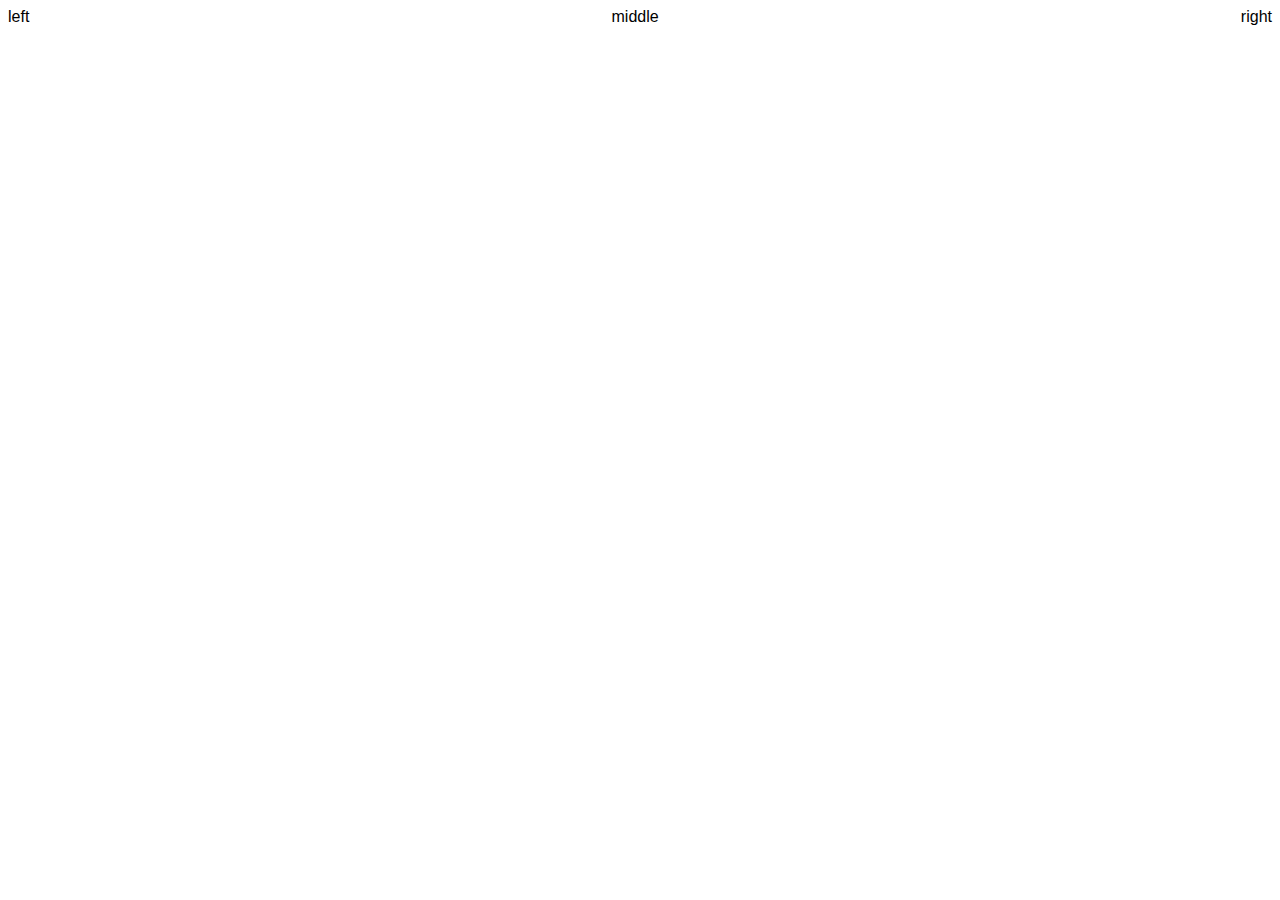
==== index.html @ 4cb19d8f "initial header" ====
<!DOCTYPE html>
<html lang="en">
<head>
  <meta charset="UTF-8">
  <meta name="viewport" content="width=device-width, initial-scale=1.0">

  <link rel="stylesheet" href="styles/general.css">
  <link rel="stylesheet" href="styles/header.css">

  <title>AquaLog: Index / Landing</title>
</head>
<body>
  
  <!-- Header -->
   <div class="header">
    <div class="left-section">left</div>
    <div class="middle-section">middle</div>
    <div class="right-section">right</div>
   </div>


</body>
</html>
---- styles/general.css ----
body{
  font-family: Roboto, Arial;
}
---- styles/header.css ----
.header{
  display: flex;
  justify-content: space-between;
  align-items: center;
}

.left-section{

}

.middle-section{

}

.right-section{

}
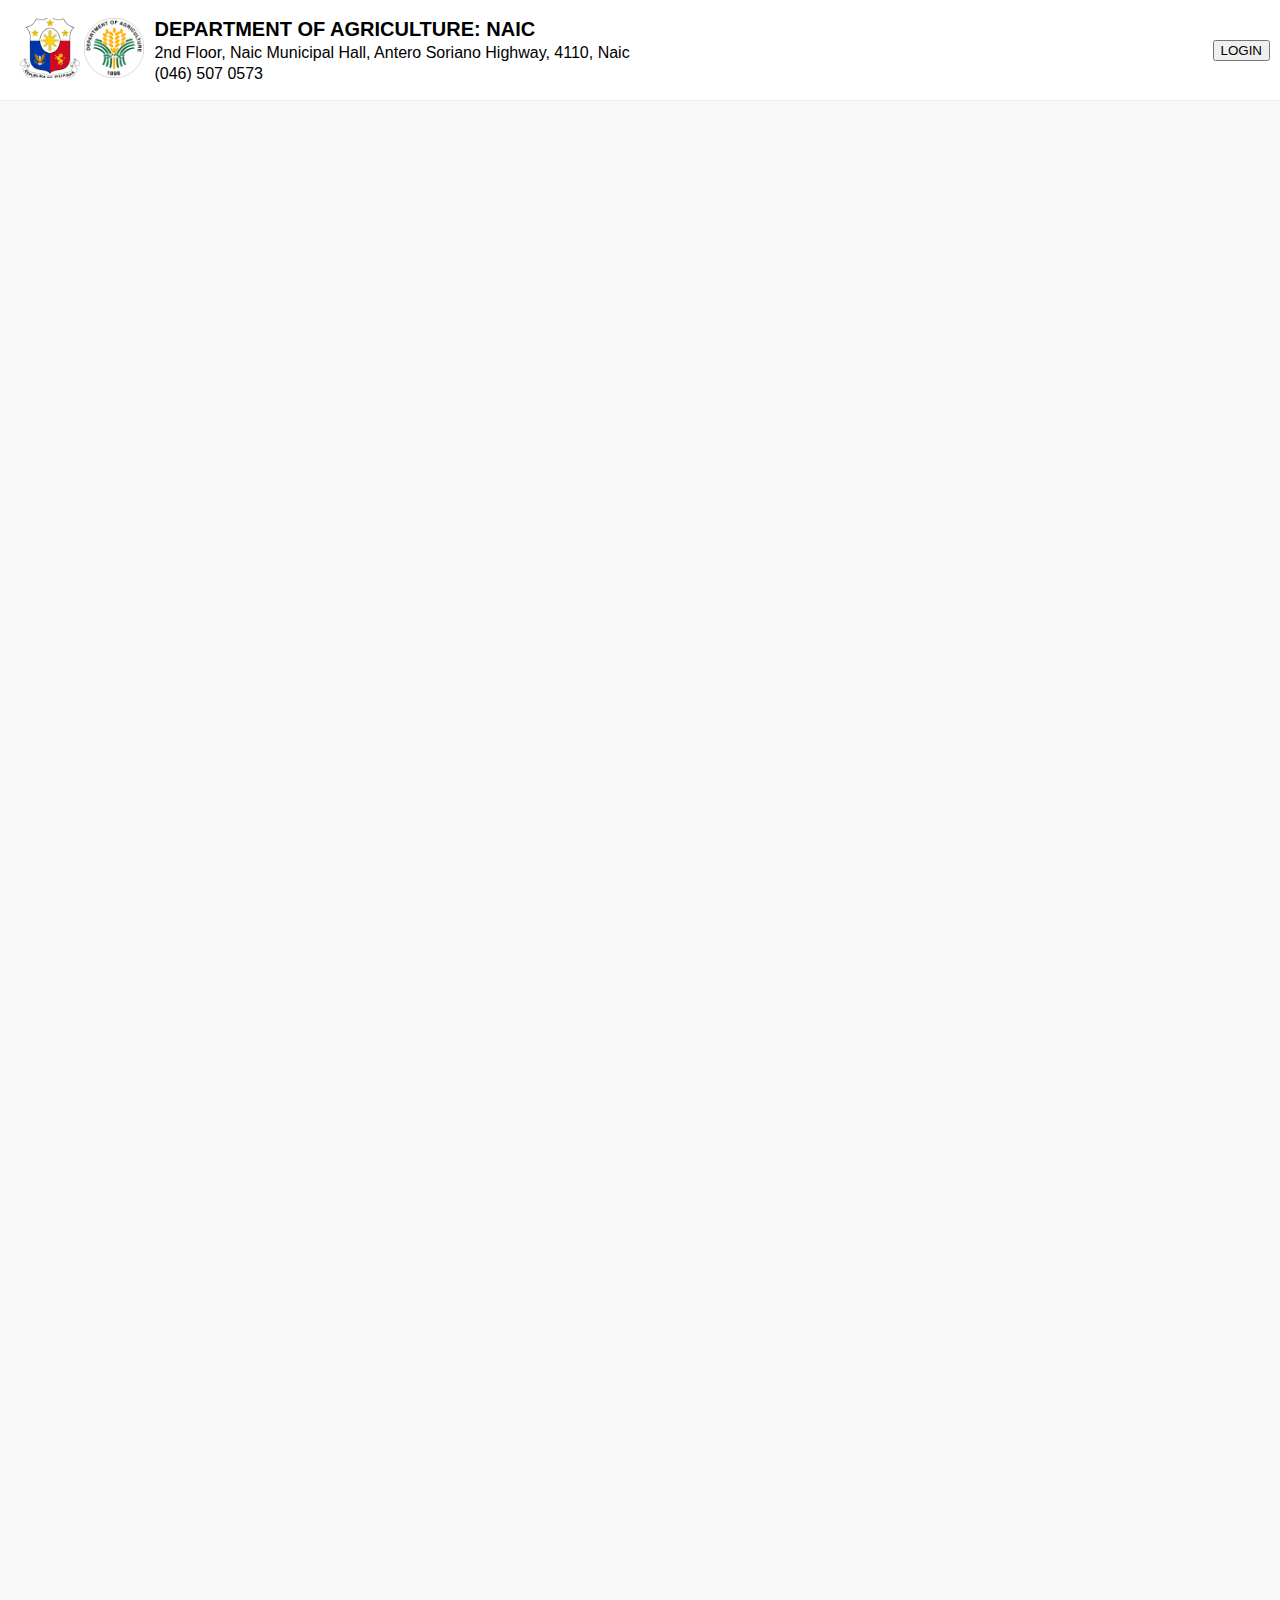
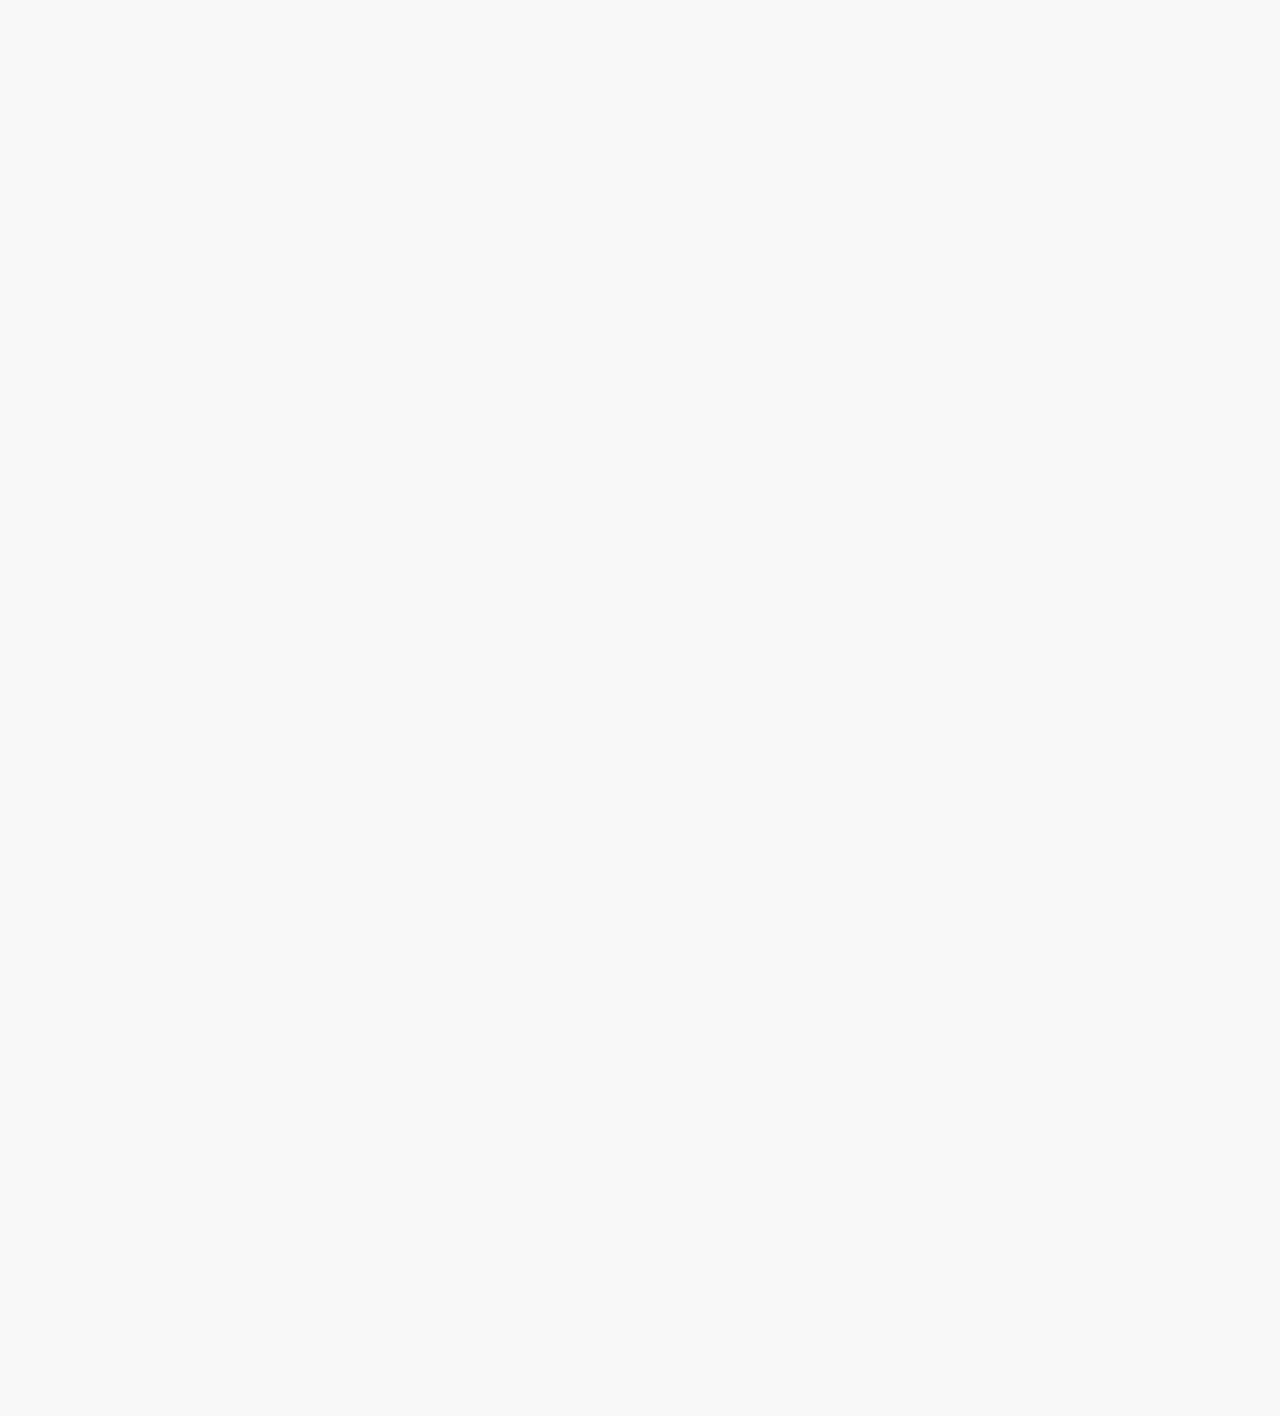
==== commit 27402da2: "header left section" ====
--- a/index.html
+++ b/index.html
@@ -7,16 +7,33 @@
   <link rel="stylesheet" href="styles/general.css">
   <link rel="stylesheet" href="styles/header.css">
 
+  <link rel="icon" href="assets/DA Logo (no-text).png">
+
   <title>AquaLog: Index / Landing</title>
 </head>
 <body>
-  
-  <!-- Header -->
-   <div class="header">
-    <div class="left-section">left</div>
-    <div class="middle-section">middle</div>
-    <div class="right-section">right</div>
-   </div>
+    <div class="header">
+
+    <div class="left-section">
+      <div class="info-block">
+        <div class="image-container">
+          <img class="logo" src="assets/Republic of the Philippines.png">
+          <img class="logo" src="assets/DA Logo.png">
+        </div>
+
+        <div class="info-text-section">
+          <p class="title">DEPARTMENT OF AGRICULTURE: NAIC</p>
+          <p class="address">2nd Floor, Naic Municipal Hall, Antero Soriano Highway, 4110, Naic</p>
+          <p class="contact">(046) 507 0573</p>
+        </div>
+      </div>
+    </div>
+
+    <div class="right-section">
+      <button>LOGIN</button>
+    </div>
+
+  </div>
 
 
 </body>
--- a/styles/general.css
+++ b/styles/general.css
@@ -1,3 +1,5 @@
 body{
   font-family: Roboto, Arial;
+  background-color: rgb(248, 248, 248);
+  height: 3000px;
 }--- a/styles/header.css
+++ b/styles/header.css
@@ -1,17 +1,71 @@
+/* #71cc71 #5BB35F*/
+
+
 .header{
+
+  position: fixed;
+  top: 0px;
+  left: 0px;
+  right: 0px;
+  height: 70px;
+
   display: flex;
   justify-content: space-between;
   align-items: center;
+  background-color: white;
+  border-bottom-width: 1px;
+  border-bottom-style: solid;
+  border-bottom-color: rgb(240, 240, 240);
+  padding: 15px 10px 15px 10px;
 }
 
-.left-section{
+  .left-section{
 
-}
+  }
 
-.middle-section{
+    .info-block{
+      display: flex;
+      justify-content: center;
+      align-items: center;
+      /* background-color: grey; */
+      /* padding: 15px 0px 15px 0px; */
+    }
 
-}
+      .image-container{
+        margin-left: 10px;
+        margin-right: 10px;
+        /* background-color: blue; */
+      }
+        .logo{
+          width: 60px;
+          height: 60px;
+          object-fit: cover; 
+        }
 
-.right-section{
+      .info-text-section{
+        /* background-color: pink; */
+      } 
 
-}+        .title{
+          font-size: 20px;
+          font-weight: bold;
+          margin: 0px 0px 0px 0px;
+        }
+
+        .address{
+          margin: 3px 0px 0px 0px;
+        }
+
+        .contact{
+          margin: 3px 0px 0px 0px;
+        }
+
+
+
+    
+
+
+  .right-section{
+
+  }
+
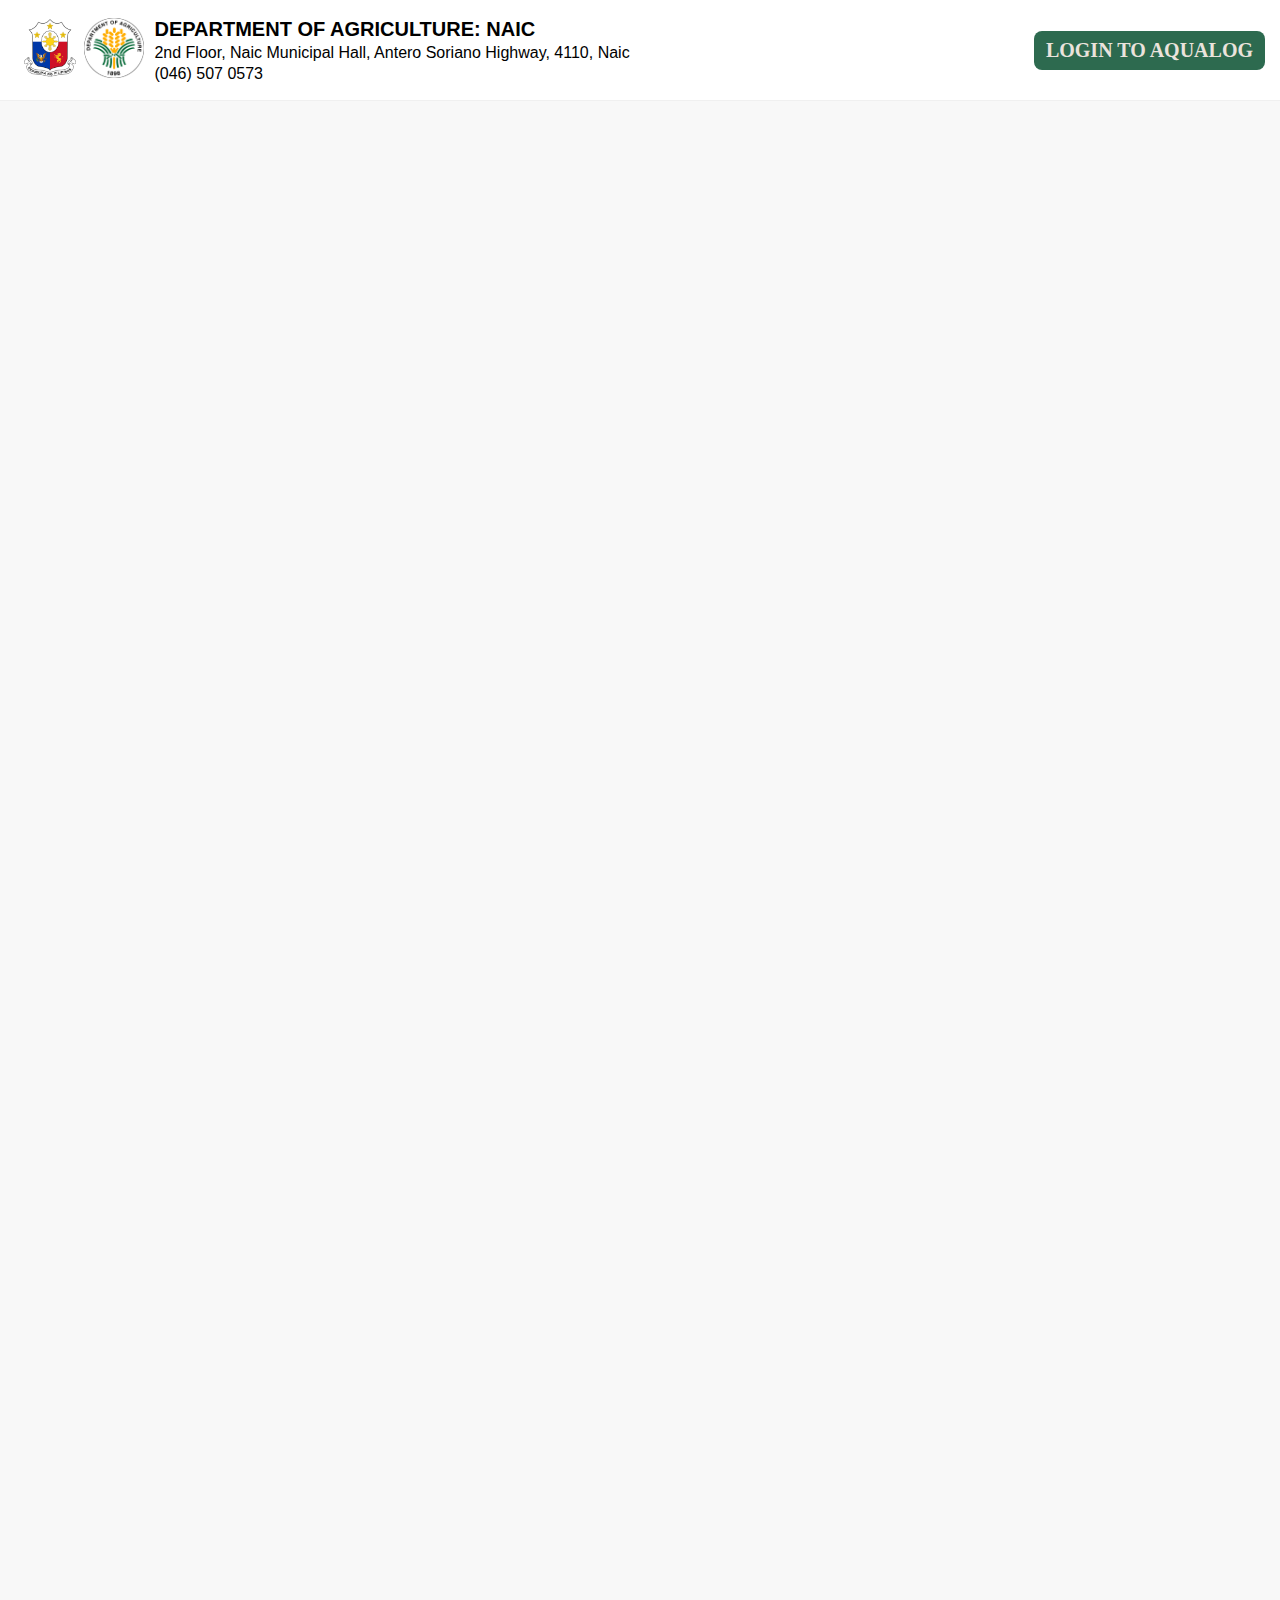
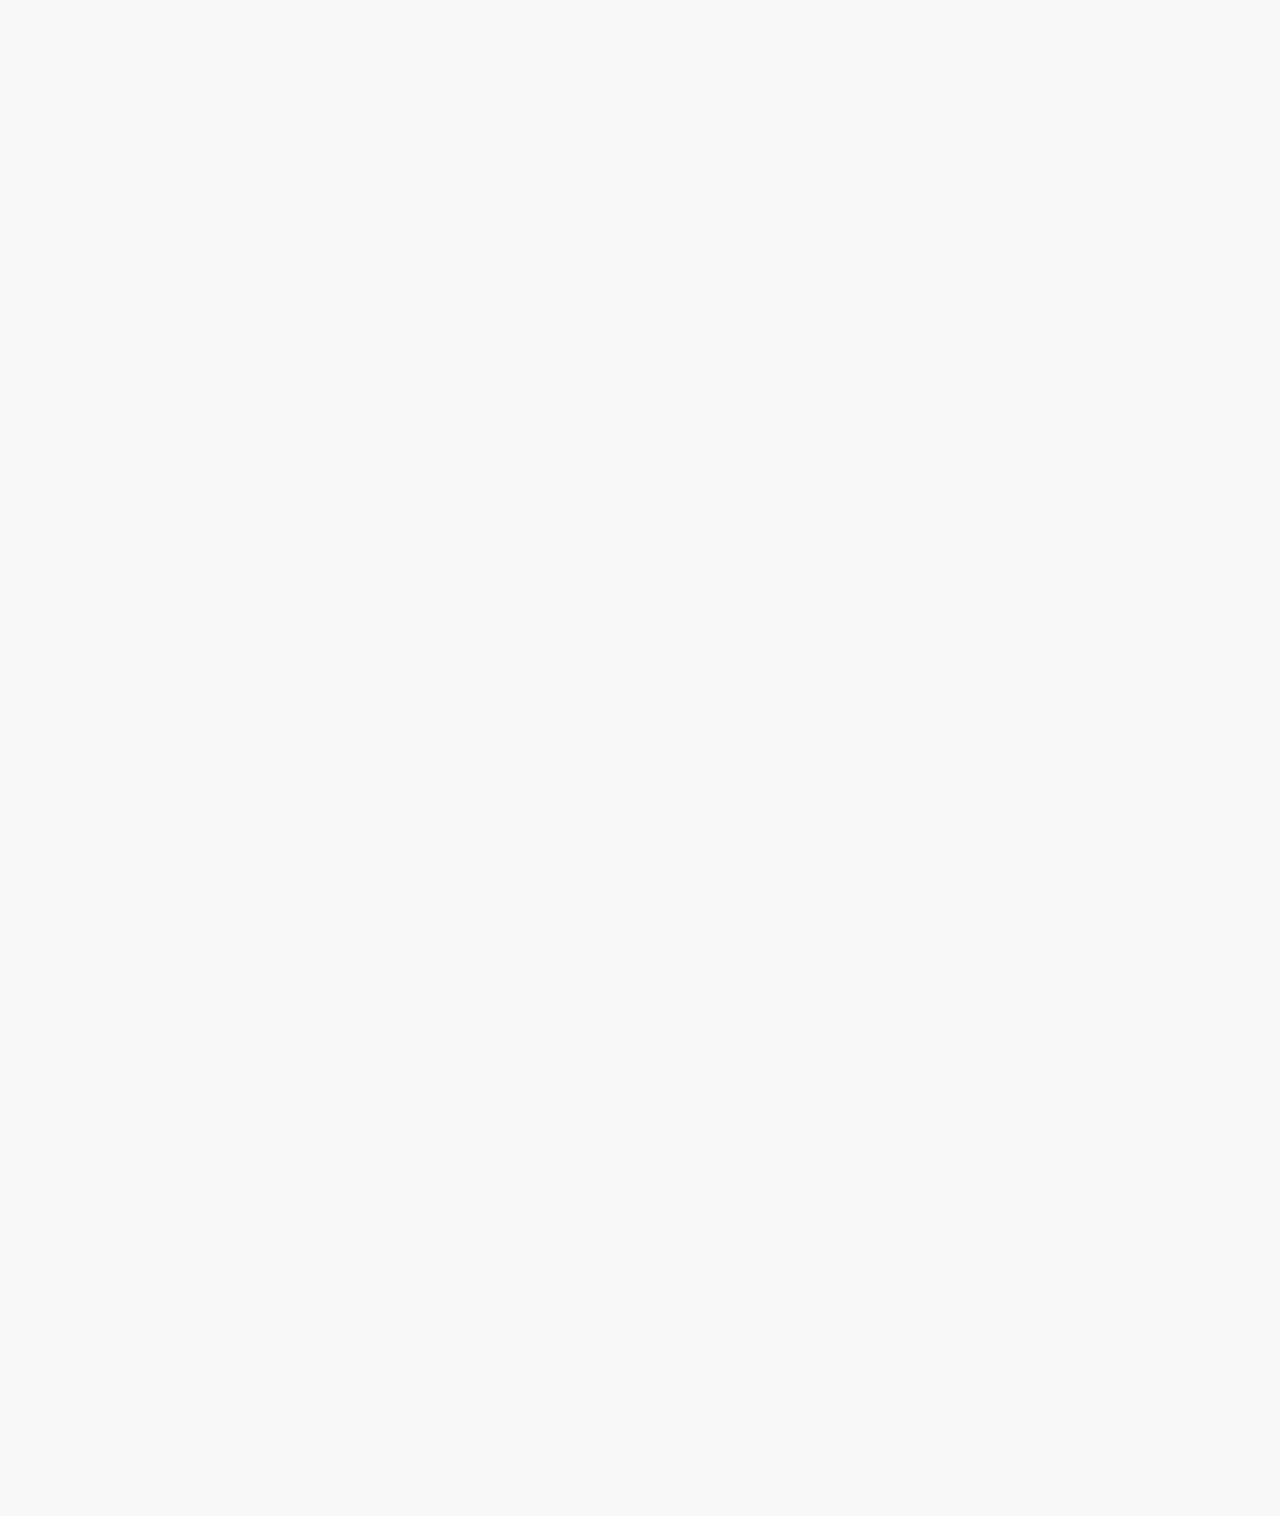
==== commit 79a2cf1c: "button added" ====
--- a/index.html
+++ b/index.html
@@ -6,35 +6,36 @@
 
   <link rel="stylesheet" href="styles/general.css">
   <link rel="stylesheet" href="styles/header.css">
+  <link rel="stylesheet" href="styles/content.css">
 
-  <link rel="icon" href="assets/DA Logo (no-text).png">
+  <link rel="icon" href="assets/DA Logo (no-text).svg">
 
   <title>AquaLog: Index / Landing</title>
 </head>
 <body>
     <div class="header">
 
-    <div class="left-section">
-      <div class="info-block">
-        <div class="image-container">
-          <img class="logo" src="assets/Republic of the Philippines.png">
-          <img class="logo" src="assets/DA Logo.png">
-        </div>
+      <div class="left-section">
+        <div class="info-block">
+          <div class="image-container">
+            <img class="logo" src="assets/Republic of the Philippines.svg">
+            <img class="logo" src="assets/DA Logo.svg">
+          </div>
 
-        <div class="info-text-section">
-          <p class="title">DEPARTMENT OF AGRICULTURE: NAIC</p>
-          <p class="address">2nd Floor, Naic Municipal Hall, Antero Soriano Highway, 4110, Naic</p>
-          <p class="contact">(046) 507 0573</p>
+          <div class="info-text-section">
+            <p class="title">DEPARTMENT OF AGRICULTURE: NAIC</p>
+            <p class="address">2nd Floor, Naic Municipal Hall, Antero Soriano Highway, 4110, Naic</p>
+            <p class="contact">(046) 507 0573</p>
+          </div>
         </div>
       </div>
-    </div>
 
-    <div class="right-section">
-      <button>LOGIN</button>
-    </div>
-
+      <div class="right-section">
+        <a href="#">
+          <button class="login-header">LOGIN TO AQUALOG</button>
+        </a>
+      </div>
   </div>
-
 
 </body>
 </html>--- a/styles/general.css
+++ b/styles/general.css
@@ -2,4 +2,5 @@
   font-family: Roboto, Arial;
   background-color: rgb(248, 248, 248);
   height: 3000px;
+  padding-top: 100px;
 }--- a/styles/header.css
+++ b/styles/header.css
@@ -2,7 +2,6 @@
 
 
 .header{
-
   position: fixed;
   top: 0px;
   left: 0px;
@@ -16,56 +15,63 @@
   border-bottom-width: 1px;
   border-bottom-style: solid;
   border-bottom-color: rgb(240, 240, 240);
-  padding: 15px 10px 15px 10px;
+  padding: 15px 15px 15px 10px;
 }
 
-  .left-section{
+.left-section{
 
-  }
+}
 
-    .info-block{
-      display: flex;
-      justify-content: center;
-      align-items: center;
-      /* background-color: grey; */
-      /* padding: 15px 0px 15px 0px; */
-    }
+.info-block{
+  display: flex;
+  justify-content: center;
+  align-items: center;
+  /* background-color: grey; */
+  /* padding: 15px 0px 15px 0px; */
+}
 
-      .image-container{
-        margin-left: 10px;
-        margin-right: 10px;
-        /* background-color: blue; */
-      }
-        .logo{
-          width: 60px;
-          height: 60px;
-          object-fit: cover; 
-        }
+.image-container{
+  margin-left: 10px;
+  margin-right: 10px;
+  /* background-color: blue; */
+}
 
-      .info-text-section{
-        /* background-color: pink; */
-      } 
+.logo{
+  width: 60px;
+  height: 60px;
+  object-fit: cover; 
+}
 
-        .title{
-          font-size: 20px;
-          font-weight: bold;
-          margin: 0px 0px 0px 0px;
-        }
+.info-text-section{
+  /* background-color: pink; */
+} 
 
-        .address{
-          margin: 3px 0px 0px 0px;
-        }
+.title{
+  font-size: 20px;
+  font-weight: bold;
+  margin: 0px 0px 0px 0px;
+}
 
-        .contact{
-          margin: 3px 0px 0px 0px;
-        }
+.address{
+  margin: 3px 0px 0px 0px;
+}
 
+.contact{
+  margin: 3px 0px 0px 0px;
+}
 
+.right-section{
 
-    
+}
 
-
-  .right-section{
-
-  }
-
+.login-header{ 
+  font-family: roboto;
+  font-size: 20px;
+  font-weight: 600;
+  background-color:#2d6a4f;
+  color: #EBE3DC;
+  border: none;
+  padding: 8px 12px 8px 12px;
+  border-radius: 8px;
+  cursor: pointer;
+}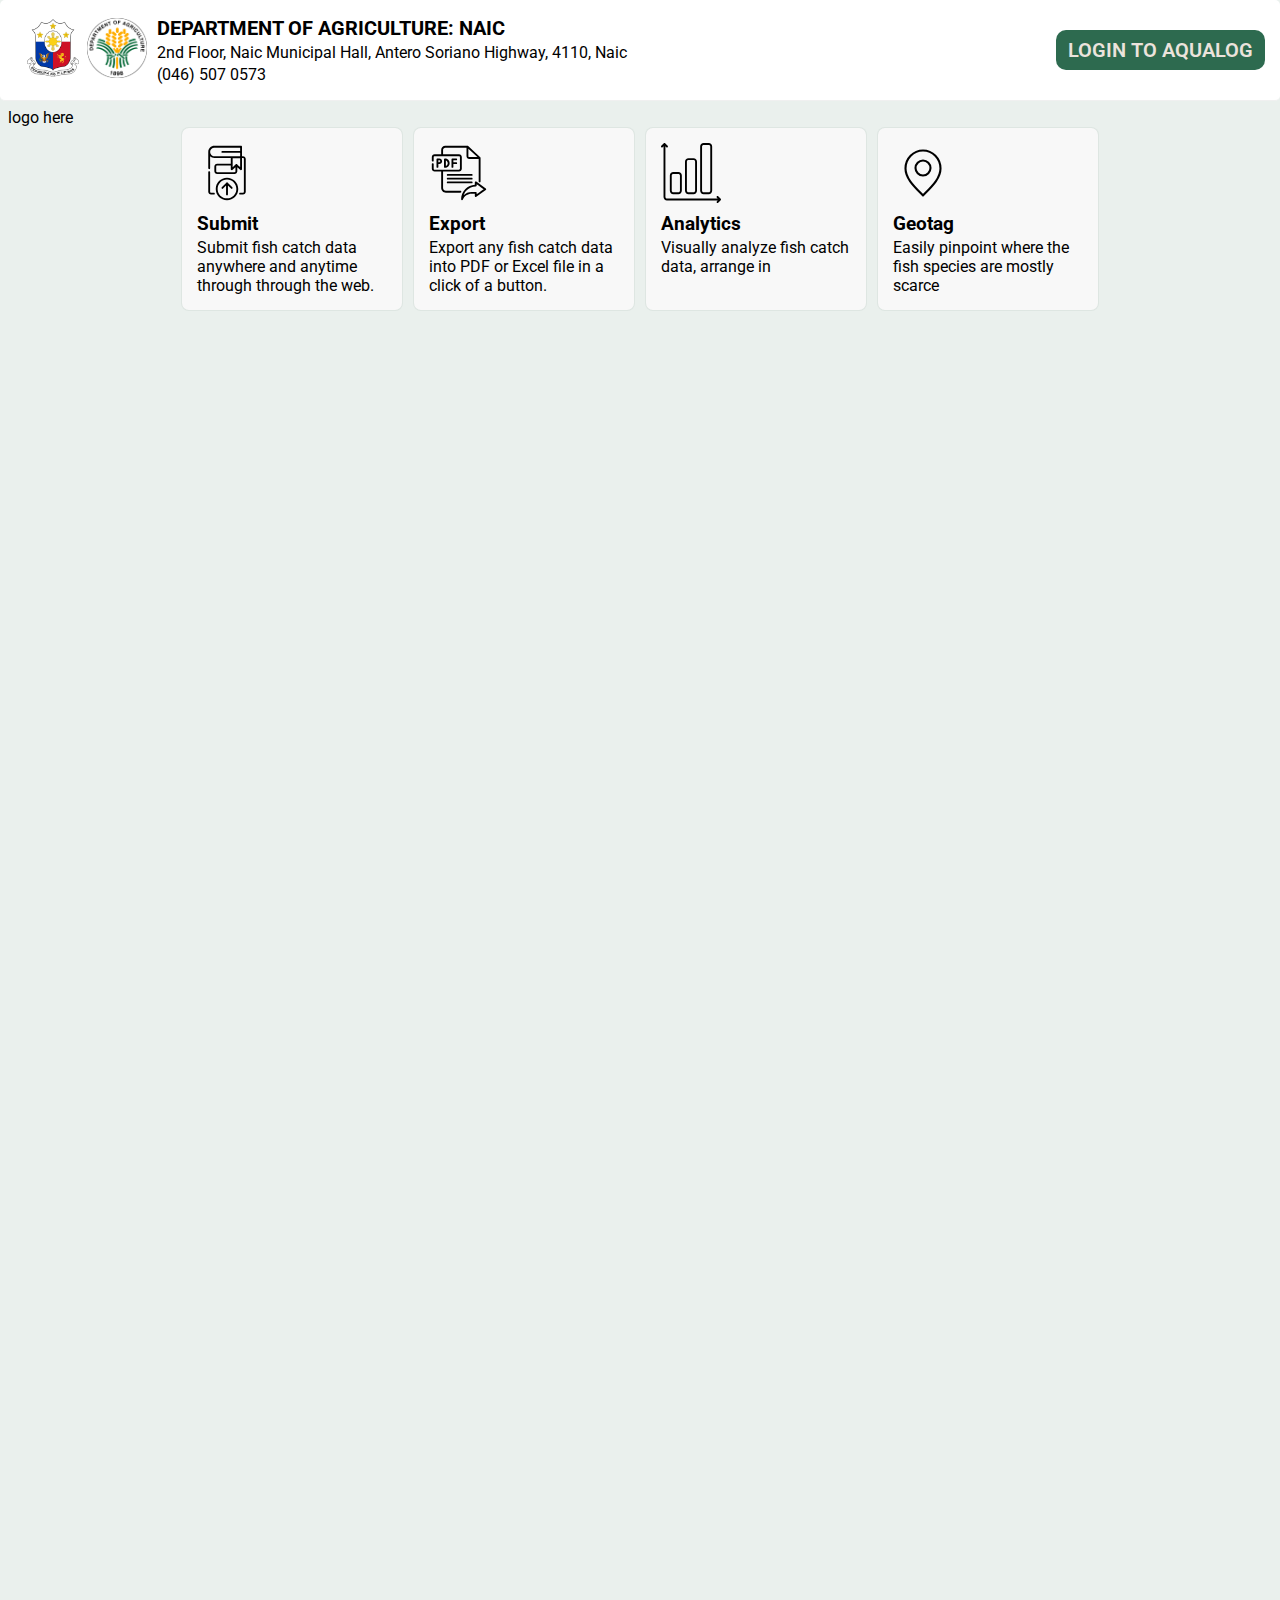
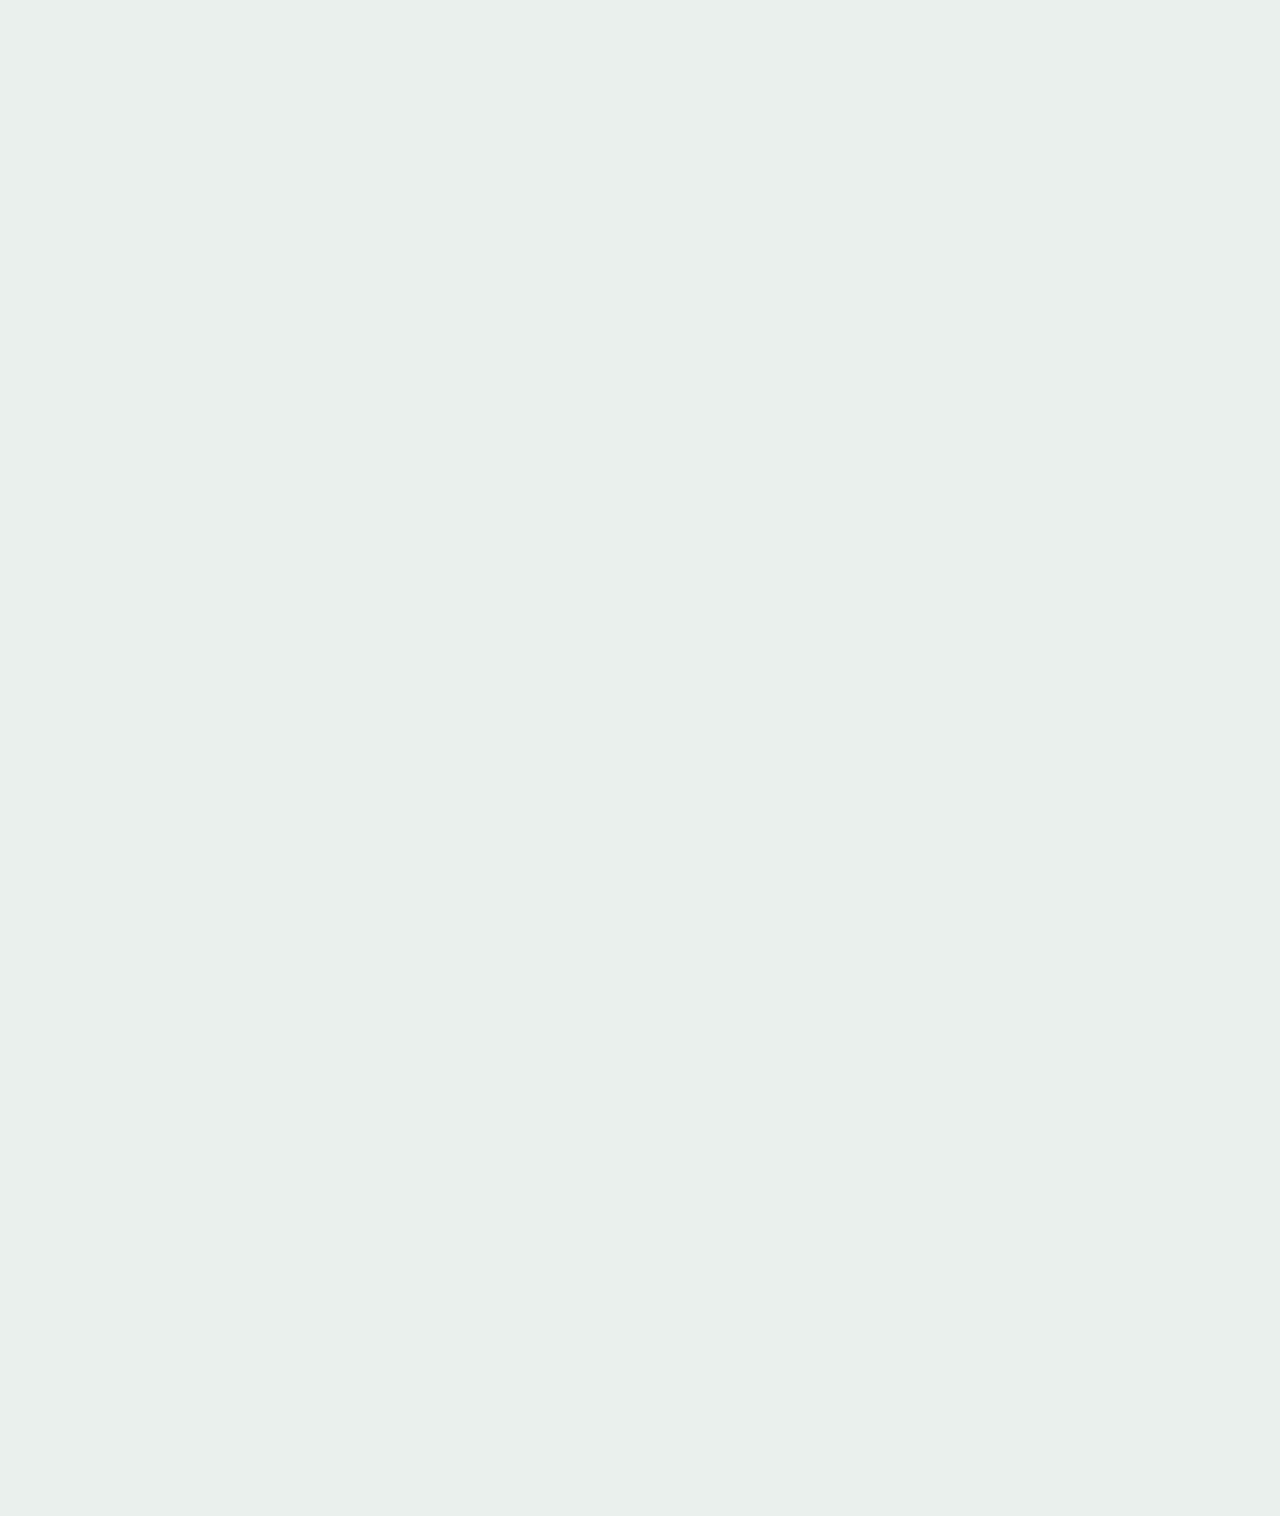
==== commit 558c476e: "content added and swapped out to svg" ====
--- a/index.html
+++ b/index.html
@@ -8,7 +8,7 @@
   <link rel="stylesheet" href="styles/header.css">
   <link rel="stylesheet" href="styles/content.css">
 
-  <link rel="icon" href="assets/DA Logo (no-text).svg">
+  <link rel="icon" href="assets/logos/DA Logo (no-text).svg">
 
   <title>AquaLog: Index / Landing</title>
 </head>
@@ -18,8 +18,8 @@
       <div class="left-section">
         <div class="info-block">
           <div class="image-container">
-            <img class="logo" src="assets/Republic of the Philippines.svg">
-            <img class="logo" src="assets/DA Logo.svg">
+            <img class="logo" src="assets/logos/Republic of the Philippines.svg">
+            <img class="logo" src="assets/logos/DA Logo.svg">
           </div>
 
           <div class="info-text-section">
@@ -32,10 +32,52 @@
 
       <div class="right-section">
         <a href="#">
-          <button class="login-header">LOGIN TO AQUALOG</button>
+          <button class="login-button-header">LOGIN TO AQUALOG</button>
         </a>
       </div>
   </div>
 
+  <section>logo here</section>
+
+
+  
+  <section class="feature-block">
+    <div class="feature-container">
+      <div class="feature-icon-container">
+        <img class="feature-icon" src="assets/feature-icons/submit.svg">
+      </div>
+
+      <div class="feature-title">Submit</div>
+      <div class="feature-description">Submit fish catch data anywhere and anytime through  through the web.</div>
+    </div>
+
+    <div class="feature-container">
+      <div class="feature-icon-container">
+        <img class="feature-icon" src="assets/feature-icons/export.svg">
+      </div>
+
+      <div class="feature-title">Export</div>
+      <div class="feature-description">Export any fish catch data into PDF or Excel file in a click of a button.</div>
+    </div>
+
+    <div class="feature-container">
+      <div class="feature-icon-container">
+        <img class="feature-icon" src="assets/feature-icons/analytics.svg">
+      </div>
+
+      <div class="feature-title">Analytics</div>
+      <div class="feature-description">Visually analyze fish catch data, arrange in </div>
+    </div>
+
+    <div class="feature-container">
+      <div class="feature-icon-container">
+        <img class="feature-icon" src="assets/feature-icons/geotag.svg">
+      </div>
+
+      <div class="feature-title">Geotag</div>
+      <div class="feature-description">Easily pinpoint where the fish species are mostly scarce</div>
+    </div>
+  </section>
+<!-- <img src="assets/feature-reference.png"> -->
 </body>
 </html>--- a/styles/general.css
+++ b/styles/general.css
@@ -1,6 +1,8 @@
+@import url('https://fonts.googleapis.com/css2?family=Montserrat:ital,wght@0,100..900;1,100..900&family=Roboto:ital,wght@0,100;0,300;0,400;0,500;0,700;0,900;1,100;1,300;1,400;1,500;1,700;1,900&family=Source+Code+Pro:ital@0;1&display=swap');
+
 body{
   font-family: Roboto, Arial;
-  background-color: rgb(248, 248, 248);
+  background-color: rgba(45, 106, 79, 0.1);
   height: 3000px;
   padding-top: 100px;
 }--- a/styles/header.css
+++ b/styles/header.css
@@ -16,18 +16,19 @@
   border-bottom-style: solid;
   border-bottom-color: rgb(240, 240, 240);
   padding: 15px 15px 15px 10px;
+  border-radius: 5px;
 }
 
 .left-section{
-
+  min-width: 620px;
+  
 }
 
 .info-block{
   display: flex;
   justify-content: center;
   align-items: center;
-  /* background-color: grey; */
-  /* padding: 15px 0px 15px 0px; */
+  
 }
 
 .image-container{
@@ -64,14 +65,19 @@
 
 }
 
-.login-header{ 
-  font-family: roboto;
+.login-button-header{ 
+  font-family: Roboto, Arial;
   font-size: 20px;
   font-weight: 600;
   background-color:#2d6a4f;
-  color: #EBE3DC;
+  color: rgb(235, 227, 220);
   border: none;
   padding: 8px 12px 8px 12px;
-  border-radius: 8px;
+  border-radius: 10px;
   cursor: pointer;
+}
+
+.login-button-header:hover{
+box-shadow: 0 8px 16px rgba(0, 0, 0, 0.1); /* Deep, layered shadows */
+
 }--- a/styles/content.css
+++ b/styles/content.css
@@ -0,0 +1,72 @@
+.aqualog-block{
+  display: flex;
+  flex-direction: column;
+  justify-content: center;
+  align-items: center;
+  /* background-color: black; */
+}
+
+.aqualog-logo{
+  /* width: ; */
+  height: 250px;
+}
+
+.aqualog-title{
+  font-family: Montserrat, Arial;
+  font-weight: 700;
+  font-size: 24px;
+  letter-spacing: 0.5px;
+  color: #2d6a4f; 
+
+  margin-top: -1px;
+}
+
+
+
+
+.feature-block{
+  display: flex;
+  justify-content: center;
+  /* align-items: center; */
+  column-gap: 10px;
+  row-gap: 10px;
+  /* border: 1px black solid; */
+  flex-wrap: wrap;
+}
+
+.feature-container{
+  display: flex;
+  flex-wrap: wrap;
+  width: 200px;
+  flex-direction: column;
+  /* border: 1px orange solid;  */
+  padding: 15px 5px 15px 15px;
+  background-color: rgb(248, 248, 248);
+  border-radius: 8px;
+  border: 1px  rgba(45, 106, 79, 0.13) solid;
+}
+
+.feature-icon-container{
+  margin-bottom: 5px;
+  /* align-items: flex-start; */
+  justify-content: center ;
+  
+}
+
+.feature-icon{
+  width: 60px;
+  height: 60px;
+  object-fit: cover;
+}
+
+.feature-title{
+  font-family: ;
+  font-weight: bold;
+  font-size: 19px;
+  margin-bottom: 3px;
+  color: ; 
+}
+
+.feature-description{
+  font-size: 16px;
+}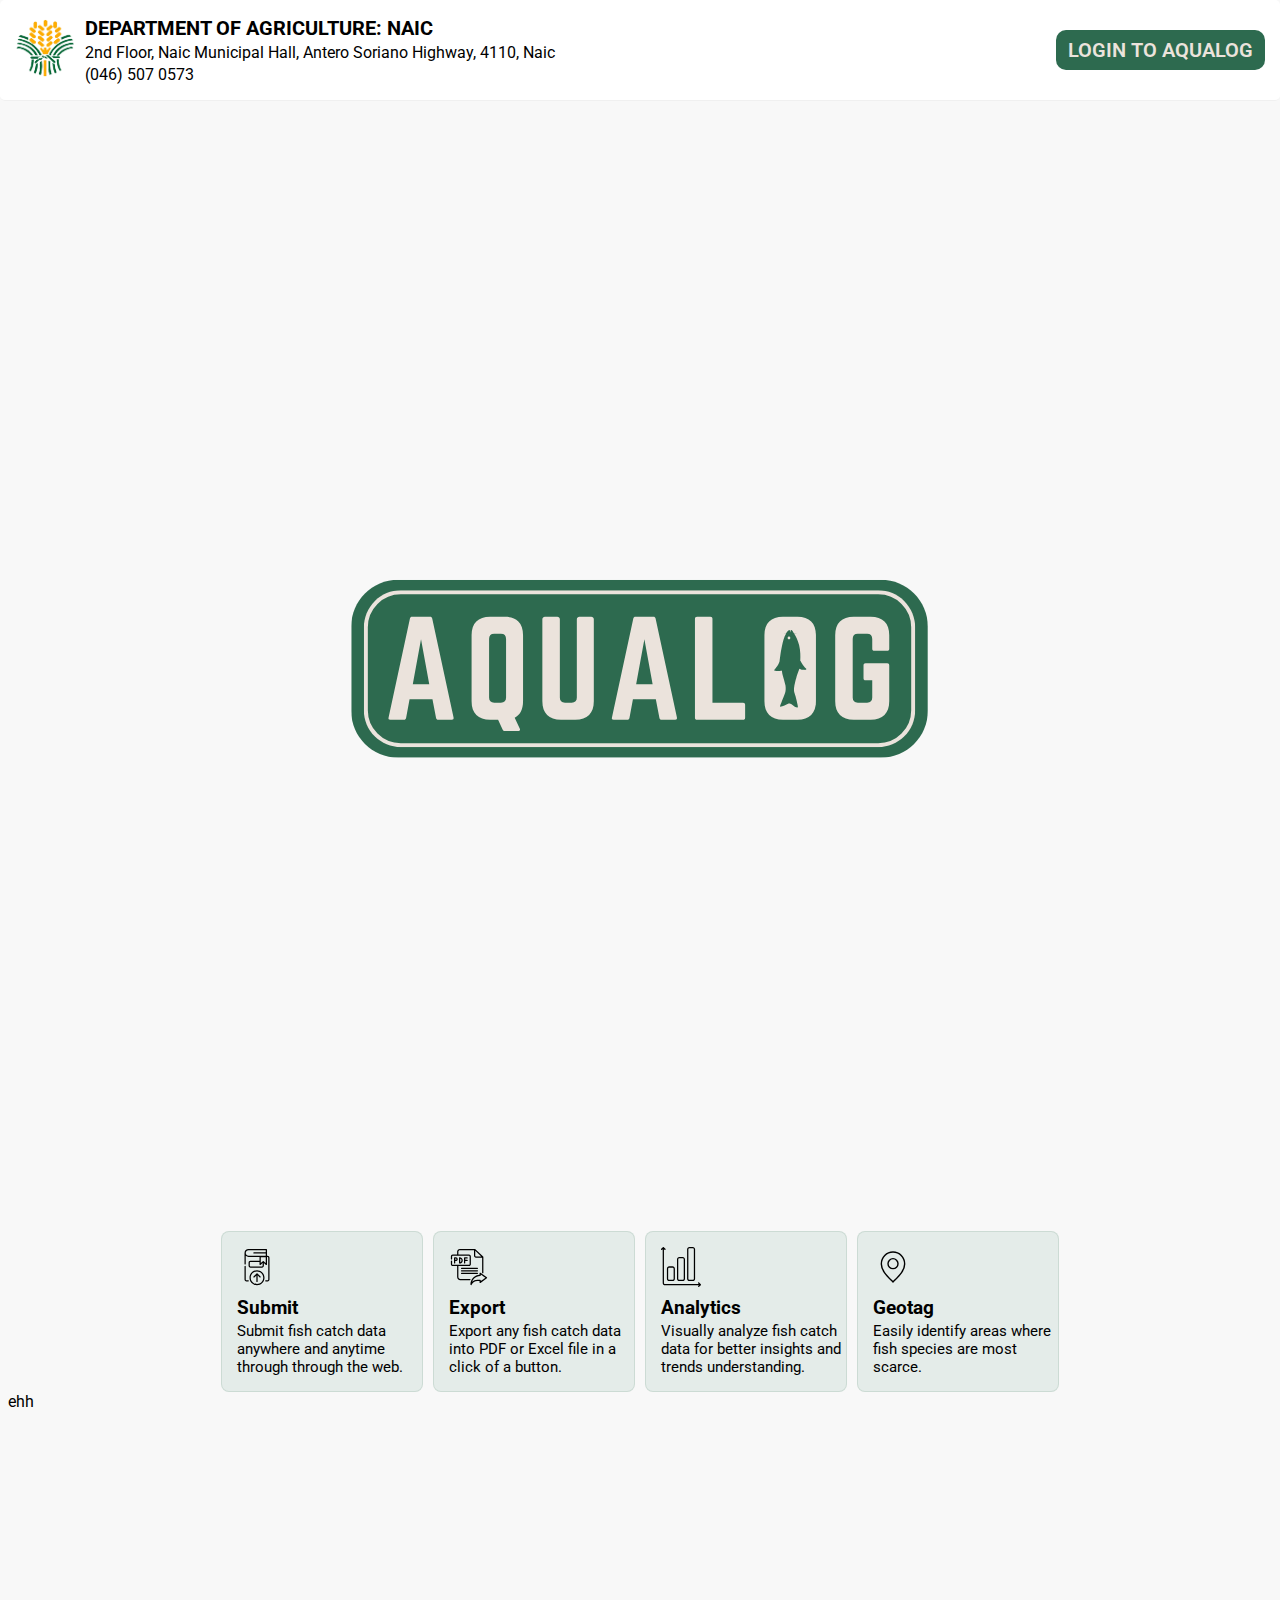
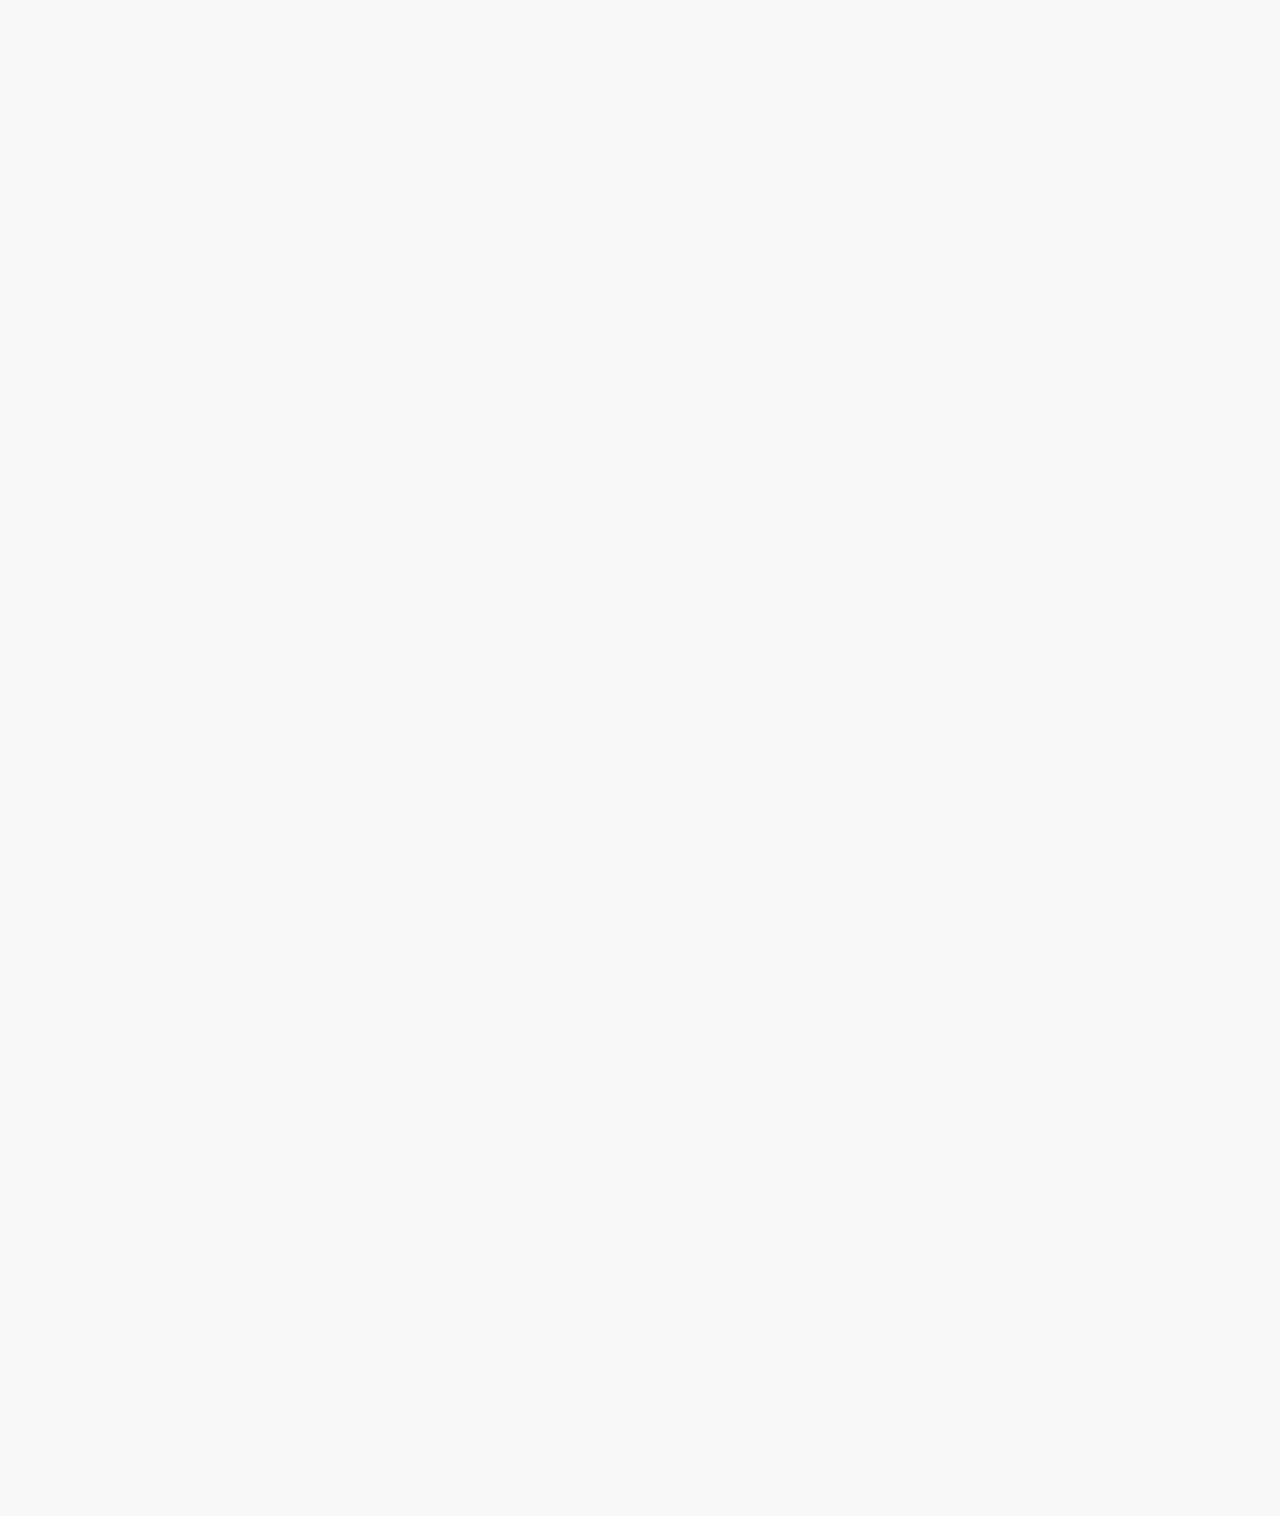
==== commit 76f44c8a: "mobile update" ====
--- a/index.html
+++ b/index.html
@@ -10,22 +10,22 @@
 
   <link rel="icon" href="assets/logos/DA Logo (no-text).svg">
 
-  <title>AquaLog: Index / Landing</title>
+  <title>DA Naic - AquaLog</title>
 </head>
 <body>
-    <div class="header">
+    <div class="header-pc">
 
       <div class="left-section">
-        <div class="info-block">
+        <div class="da-info-block">
+          
           <div class="image-container">
-            <img class="logo" src="assets/logos/Republic of the Philippines.svg">
-            <img class="logo" src="assets/logos/DA Logo.svg">
+            <img class="logo" src="assets/logos/DA Logo (no-text).svg">         
           </div>
 
-          <div class="info-text-section">
-            <p class="title">DEPARTMENT OF AGRICULTURE: NAIC</p>
-            <p class="address">2nd Floor, Naic Municipal Hall, Antero Soriano Highway, 4110, Naic</p>
-            <p class="contact">(046) 507 0573</p>
+          <div class="text-container">
+            <div class="title">DEPARTMENT OF AGRICULTURE: NAIC</div>
+            <div class="address">2nd Floor, Naic Municipal Hall, Antero Soriano Highway, 4110, Naic</div>
+            <div class="contact">(046) 507 0573</div>
           </div>
         </div>
       </div>
@@ -37,18 +37,36 @@
       </div>
   </div>
 
-  <section>logo here</section>
+
+  <div class="header-mobile">
+    <div class="image-container">
+      <img class="logo" src="assets/logos/DA Logo (no-text).svg">
+    </div>
+
+    <div class="text-container">
+      <div class="title">DEPARTMENT OF AGRICULTURE: NAIC</div>
+      <div class="address">2nd Floor, Naic Municipal Hall, Antero Soriano Highway, 4110, Naic</div>
+    </div>
+  </div>
 
 
+
+  <section class="aqualog-block">
+    <div></div>
+    <img src="assets/logos/AquaLog Logo.svg"> 
+  </section>
   
+<!-- Feature -->
   <section class="feature-block">
     <div class="feature-container">
       <div class="feature-icon-container">
         <img class="feature-icon" src="assets/feature-icons/submit.svg">
       </div>
 
-      <div class="feature-title">Submit</div>
-      <div class="feature-description">Submit fish catch data anywhere and anytime through  through the web.</div>
+      <div class="feature-text-section">
+        <div class="feature-title">Submit</div>
+        <div class="feature-description">Submit fish catch data anywhere and anytime through  through the web.</div>
+      </div>
     </div>
 
     <div class="feature-container">
@@ -56,8 +74,10 @@
         <img class="feature-icon" src="assets/feature-icons/export.svg">
       </div>
 
-      <div class="feature-title">Export</div>
-      <div class="feature-description">Export any fish catch data into PDF or Excel file in a click of a button.</div>
+      <div class="feature-text-section">
+        <div class="feature-title">Export</div>
+        <div class="feature-description">Export any fish catch data into PDF or Excel file in a click of a button.</div>
+      </div>
     </div>
 
     <div class="feature-container">
@@ -65,8 +85,10 @@
         <img class="feature-icon" src="assets/feature-icons/analytics.svg">
       </div>
 
-      <div class="feature-title">Analytics</div>
-      <div class="feature-description">Visually analyze fish catch data, arrange in </div>
+      <div class="feature-text-section">
+        <div class="feature-title">Analytics</div>
+        <div class="feature-description">Visually analyze fish catch data for better insights and trends understanding. </div>
+      </div>
     </div>
 
     <div class="feature-container">
@@ -74,10 +96,16 @@
         <img class="feature-icon" src="assets/feature-icons/geotag.svg">
       </div>
 
-      <div class="feature-title">Geotag</div>
-      <div class="feature-description">Easily pinpoint where the fish species are mostly scarce</div>
+      <div class="feature-text-section">
+        <div class="feature-title">Geotag</div>
+        <div class="feature-description">Easily identify areas where fish species are most scarce.</div>
+      </div>
     </div>
   </section>
 <!-- <img src="assets/feature-reference.png"> -->
+
+<footer>
+  <a><img>ehh</a>
+</footer>
 </body>
 </html>--- a/styles/general.css
+++ b/styles/general.css
@@ -2,7 +2,11 @@
 
 body{
   font-family: Roboto, Arial;
-  background-color: rgba(45, 106, 79, 0.1);
+  background-color: rgb(248, 248, 248);
+
+  /* background-color:#5fac89; */
   height: 3000px;
   padding-top: 100px;
-}+}
+
+
--- a/styles/header.css
+++ b/styles/header.css
@@ -1,83 +1,134 @@
-/* #71cc71 #5BB35F*/
+@media (max-width:430px) { 
+  .header-pc{
+    display: none;
+  }
 
+  .header-mobile{
+    position: fixed;
+    top: 0px;
+    left: 0px;
+    right: 0px;
+    width: 100%; 
+    height: 50px;
 
-.header{
-  position: fixed;
-  top: 0px;
-  left: 0px;
-  right: 0px;
-  height: 70px;
+    background-color:white;
+    padding: 10px 8px 10px 8px;
+    border-bottom: 1px black solid;
+    
+    display: flex;
+    justify-content: center;
+    align-items: center;  
+  }
 
-  display: flex;
-  justify-content: space-between;
-  align-items: center;
-  background-color: white;
-  border-bottom-width: 1px;
-  border-bottom-style: solid;
-  border-bottom-color: rgb(240, 240, 240);
-  padding: 15px 15px 15px 10px;
-  border-radius: 5px;
-}
+  .image-container{
+    margin-right: 7px;
+  }
 
-.left-section{
-  min-width: 620px;
+  .image-container .logo{
+    width: 50px;
+    height: 50px;
+    object-fit: cover;
+  }
+
+  .header-mobile .text-container{ 
+    flex: 1;
+    justify-content: ;
+  }
+
+  .header-mobile .title{
+    font-size: 16px;
+    font-weight: bold; 
+    margin-bottom: 3px;
+  }
+
+  .header-mobile .address{
+    font-size: 13px;
+  }
   
 }
 
-.info-block{
-  display: flex;
-  justify-content: center;
-  align-items: center;
-  
-}
 
-.image-container{
-  margin-left: 10px;
-  margin-right: 10px;
-  /* background-color: blue; */
-}
+@media (min-width:460px ) {
+  .header-mobile{
+    display: none;
+  }
+  .header-pc{
+    position: fixed;
+    top: 0px;
+    left: 0px;
+    right: 0px;
+    height: 70px;
 
-.logo{
-  width: 60px;
-  height: 60px;
-  object-fit: cover; 
-}
+    display: flex;
+    justify-content: space-between;
+    align-items: center;
+    background-color: white;
+    border-bottom-width: 1px;
+    border-bottom-style: solid;
+    border-bottom-color: rgb(240, 240, 240);
+    padding: 15px 15px 15px 15px;
+    border-radius: 5px;
+  }
 
-.info-text-section{
-  /* background-color: pink; */
-} 
+  .left-section{
+    min-width: 620px;
+    
+  }
 
-.title{
-  font-size: 20px;
-  font-weight: bold;
-  margin: 0px 0px 0px 0px;
-}
+  .header-pc .da-info-block{
+    display: flex;
+    /* justify-content: center; */
+    align-items: center;
+  }
 
-.address{
-  margin: 3px 0px 0px 0px;
-}
+  .header-pc .image-container{
+    /* margin-left: 10px; */
+    margin-right: 10px;
+    /* background-color: blue; */
+  }
 
-.contact{
-  margin: 3px 0px 0px 0px;
-}
+  .header-pc .logo{
+    width: 60px;
+    height: 60px;
+    object-fit: cover; 
+  }
 
-.right-section{
+  .header-pc .text-container{
+    /* background-color: pink; */
+  } 
 
-}
+  .header-pc .title{
+    font-size: 20px;
+    font-weight: bold;
+    margin: 0px 0px 0px 0px;
+  }
 
-.login-button-header{ 
-  font-family: Roboto, Arial;
-  font-size: 20px;
-  font-weight: 600;
-  background-color:#2d6a4f;
-  color: rgb(235, 227, 220);
-  border: none;
-  padding: 8px 12px 8px 12px;
-  border-radius: 10px;
-  cursor: pointer;
-}
+  .header-pc .address{
+    margin: 3px 0px 0px 0px;
+  }
 
-.login-button-header:hover{
-box-shadow: 0 8px 16px rgba(0, 0, 0, 0.1); /* Deep, layered shadows */
+  .header-pc .contact{
+    margin: 3px 0px 0px 0px;
+  }
 
+  .right-section{
+
+  }
+
+  .login-button-header{ 
+    font-family: Roboto, Arial;
+    font-size: 20px;
+    font-weight: 600;
+    background-color:#2d6a4f;
+    color: rgb(235, 227, 220);
+    border: none;
+    padding: 8px 12px 8px 12px;
+    border-radius: 10px;
+    cursor: pointer;
+  }
+
+  .login-button-header:hover{
+  box-shadow: 0 8px 16px rgba(0, 0, 0, 0.1); /* Deep, layered shadows */
+
+  }
 }--- a/styles/content.css
+++ b/styles/content.css
@@ -37,11 +37,11 @@
 .feature-container{
   display: flex;
   flex-wrap: wrap;
-  width: 200px;
+  width: 180px;
   flex-direction: column;
   /* border: 1px orange solid;  */
   padding: 15px 5px 15px 15px;
-  background-color: rgb(248, 248, 248);
+  background-color: #E4ECE9;
   border-radius: 8px;
   border: 1px  rgba(45, 106, 79, 0.13) solid;
 }
@@ -54,9 +54,13 @@
 }
 
 .feature-icon{
-  width: 60px;
-  height: 60px;
+  width: 40px;
+  height: 40px;
   object-fit: cover;
+}
+
+.feature-text-section{
+  
 }
 
 .feature-title{
@@ -68,5 +72,5 @@
 }
 
 .feature-description{
-  font-size: 16px;
+  font-size: 15px;
 }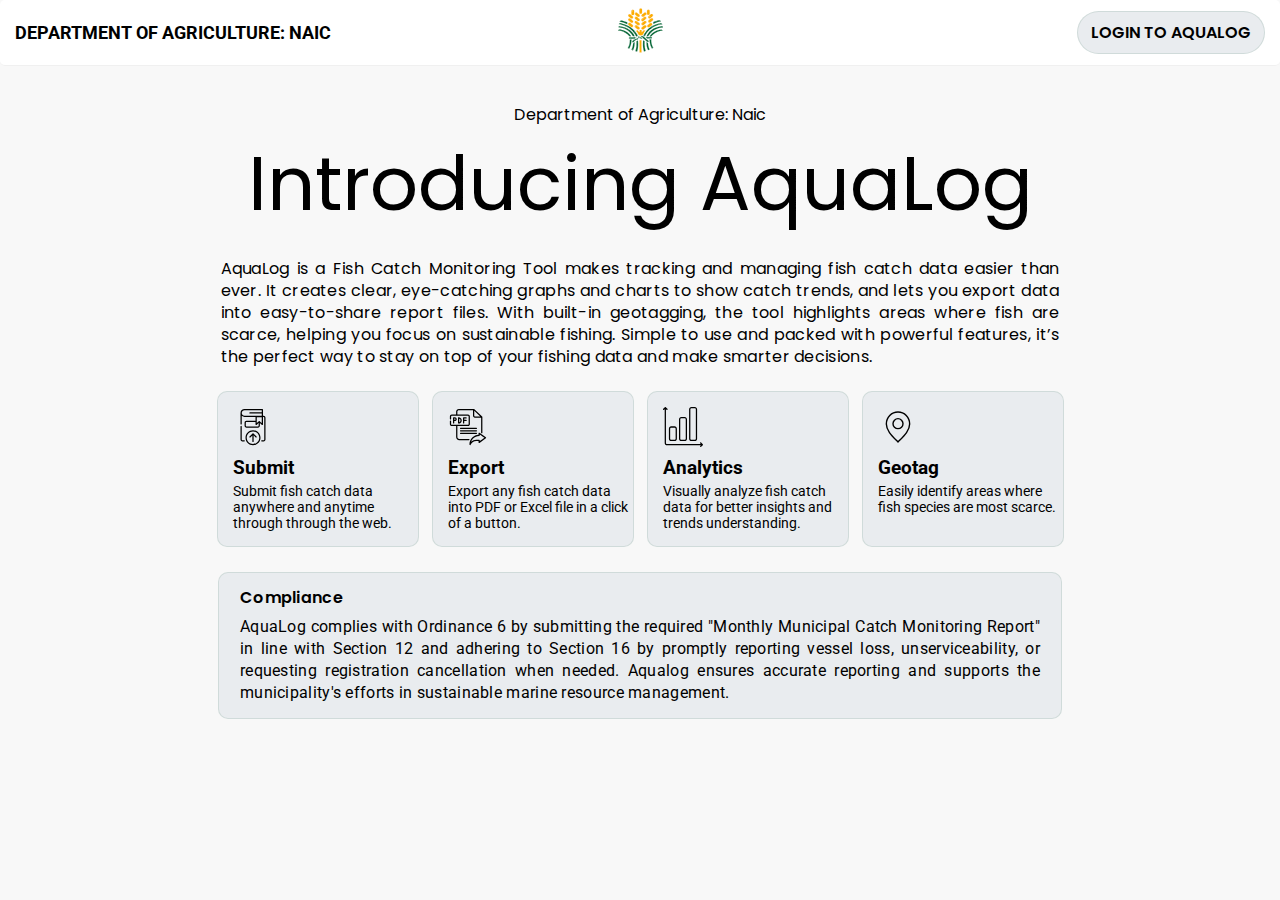
==== commit 3ae4a46d: "final desktop mode" ====
--- a/index.html
+++ b/index.html
@@ -7,54 +7,58 @@
   <link rel="stylesheet" href="styles/general.css">
   <link rel="stylesheet" href="styles/header.css">
   <link rel="stylesheet" href="styles/content.css">
+  <link rel="stylesheet" href="styles/feature.css">
 
   <link rel="icon" href="assets/logos/DA Logo (no-text).svg">
 
   <title>DA Naic - AquaLog</title>
 </head>
-<body>
-    <div class="header-pc">
 
+<body> 
+  <div class="header-pc">
       <div class="left-section">
-        <div class="da-info-block">
-          
-          <div class="image-container">
-            <img class="logo" src="assets/logos/DA Logo (no-text).svg">         
-          </div>
+        <div class="title">DEPARTMENT OF AGRICULTURE: NAIC</div>
+      </div>
 
-          <div class="text-container">
-            <div class="title">DEPARTMENT OF AGRICULTURE: NAIC</div>
-            <div class="address">2nd Floor, Naic Municipal Hall, Antero Soriano Highway, 4110, Naic</div>
-            <div class="contact">(046) 507 0573</div>
-          </div>
+      <div class="middle-section">
+        <div class="image-container">
+          <img class="logo" src="assets/logos/DA Logo (no-text).svg">
         </div>
       </div>
 
       <div class="right-section">
-        <a href="#">
-          <button class="login-button-header">LOGIN TO AQUALOG</button>
-        </a>
+        <div CLASS="button-container">
+          <a href="#">
+            <button class="login-button-header">LOGIN TO AQUALOG</button>
+          </a>
+        </div>
       </div>
   </div>
 
+  <header>
+    <div class="header-mobile">
+      <div class="image-container">
+        <img class="logo" src="assets/logos/DA Logo (no-text).svg">
+      </div>
 
-  <div class="header-mobile">
-    <div class="image-container">
-      <img class="logo" src="assets/logos/DA Logo (no-text).svg">
+      <div class="text-container">
+        <div class="title">DEPARTMENT OF AGRICULTURE: NAIC</div>
+        <div class="address">2nd Floor, Naic Municipal Hall, Antero Soriano Highway, 4110, Naic</div>
+      </div>
     </div>
+  </header>
 
-    <div class="text-container">
-      <div class="title">DEPARTMENT OF AGRICULTURE: NAIC</div>
-      <div class="address">2nd Floor, Naic Municipal Hall, Antero Soriano Highway, 4110, Naic</div>
+<section class="aqualog-block">
+  <div class="aqualog-container"></div>
+    <div class="aqualog-line"> 
+      Department of Agriculture: Naic
     </div>
+  <div class="aqualog-name"> Introducing AquaLog</div>
+
+  <div class="aqualog-paragraph">
+    AquaLog is a Fish Catch Monitoring Tool makes tracking and managing fish catch data easier than ever. It creates clear, eye-catching graphs and charts to show catch trends, and lets you export data into easy-to-share report files. With built-in geotagging, the tool highlights areas where fish are scarce, helping you focus on sustainable fishing. Simple to use and packed with powerful features, it’s the perfect way to stay on top of your fishing data and make smarter decisions.
   </div>
-
-
-
-  <section class="aqualog-block">
-    <div></div>
-    <img src="assets/logos/AquaLog Logo.svg"> 
-  </section>
+</section>
   
 <!-- Feature -->
   <section class="feature-block">
@@ -102,10 +106,11 @@
       </div>
     </div>
   </section>
-<!-- <img src="assets/feature-reference.png"> -->
-
-<footer>
-  <a><img>ehh</a>
-</footer>
+  
+  <section class="ordinance-block">
+    <div class="ordinance-content">
+      <div class="ordinance-description"> <span class="compliant">Compliance</span>AquaLog complies with Ordinance 6 by submitting the required "Monthly Municipal Catch Monitoring Report" in line with Section 12 and adhering to Section 16 by promptly reporting vessel loss, unserviceability, or requesting registration cancellation when needed. Aqualog ensures accurate reporting and supports the municipality's efforts in sustainable marine resource management.</div>
+    </div>
+  </section>
 </body>
 </html>--- a/styles/general.css
+++ b/styles/general.css
@@ -1,12 +1,9 @@
-@import url('https://fonts.googleapis.com/css2?family=Montserrat:ital,wght@0,100..900;1,100..900&family=Roboto:ital,wght@0,100;0,300;0,400;0,500;0,700;0,900;1,100;1,300;1,400;1,500;1,700;1,900&family=Source+Code+Pro:ital@0;1&display=swap');
+@import url('https://fonts.googleapis.com/css2?family=Poppins:ital,wght@0,100;0,200;0,300;0,400;0,500;0,600;0,700;0,800;0,900;1,100;1,200;1,300;1,400;1,500;1,600;1,700;1,800;1,900&family=Roboto:ital,wght@0,100;0,300;0,400;0,500;0,700;0,900;1,100;1,300;1,400;1,500;1,700;1,900&display=swap');
 
 body{
   font-family: Roboto, Arial;
   background-color: rgb(248, 248, 248);
-
-  /* background-color:#5fac89; */
-  height: 3000px;
-  padding-top: 100px;
-}
-
-
+  
+  padding-top: 94px;
+  margin-bottom: 30px;
+}--- a/styles/header.css
+++ b/styles/header.css
@@ -1,4 +1,4 @@
-@media (max-width:430px) { 
+@media (max-width:500px) { 
   .header-pc{
     display: none;
   }
@@ -32,7 +32,7 @@
 
   .header-mobile .text-container{ 
     flex: 1;
-    justify-content: ;
+    /* justify-content: ; */
   }
 
   .header-mobile .title{
@@ -47,18 +47,17 @@
   
 }
 
-
-@media (min-width:460px ) {
+@media (min-width:501px ) {
   .header-mobile{
     display: none;
   }
+
   .header-pc{
     position: fixed;
     top: 0px;
     left: 0px;
     right: 0px;
-    height: 70px;
-
+    height: 45px;
     display: flex;
     justify-content: space-between;
     align-items: center;
@@ -66,39 +65,17 @@
     border-bottom-width: 1px;
     border-bottom-style: solid;
     border-bottom-color: rgb(240, 240, 240);
-    padding: 15px 15px 15px 15px;
+    padding: 10px 15px 10px 15px;
     border-radius: 5px;
   }
 
   .left-section{
-    min-width: 620px;
-    
+    flex-grow: 1;
+    flex: 1;
   }
 
-  .header-pc .da-info-block{
-    display: flex;
-    /* justify-content: center; */
-    align-items: center;
-  }
-
-  .header-pc .image-container{
-    /* margin-left: 10px; */
-    margin-right: 10px;
-    /* background-color: blue; */
-  }
-
-  .header-pc .logo{
-    width: 60px;
-    height: 60px;
-    object-fit: cover; 
-  }
-
-  .header-pc .text-container{
-    /* background-color: pink; */
-  } 
-
   .header-pc .title{
-    font-size: 20px;
+    font-size: 18px;
     font-weight: bold;
     margin: 0px 0px 0px 0px;
   }
@@ -111,19 +88,36 @@
     margin: 3px 0px 0px 0px;
   }
 
+  .middle-section{
+    display: flex;
+    justify-content: center;
+    align-items: center;
+    flex-basis: content;
+  }
+
+  .header-pc .logo{
+    width: 45px;
+    height: 45px;
+    object-fit: cover; 
+  }
+
+
   .right-section{
-
+    flex-grow: 1;
+    
+    display: flex;
+    flex: 1;
+    justify-content: end;
   }
 
   .login-button-header{ 
-    font-family: Roboto, Arial;
-    font-size: 20px;
+    font-family: poppins;
+    font-size: 16px;
     font-weight: 600;
-    background-color:#2d6a4f;
-    color: rgb(235, 227, 220);
-    border: none;
-    padding: 8px 12px 8px 12px;
-    border-radius: 10px;
+    background-color: #e9ecef;    
+    border: 1px  rgba(45, 106, 79, 0.13) solid;
+    padding: 8px 13px 8px 13px;
+    border-radius: 25px;
     cursor: pointer;
   }
 
--- a/styles/content.css
+++ b/styles/content.css
@@ -2,75 +2,63 @@
   display: flex;
   flex-direction: column;
   justify-content: center;
-  align-items: center;
-  /* background-color: black; */
+  align-items: center; 
+  font-family: poppins;
+  margin-bottom: 0px;
 }
 
-.aqualog-logo{
-  /* width: ; */
-  height: 250px;
+.aqualog-name{
+  font-size: 75px;
+  margin-bottom: 18px;
 }
 
-.aqualog-title{
-  font-family: Montserrat, Arial;
-  font-weight: 700;
-  font-size: 24px;
-  letter-spacing: 0.5px;
-  color: #2d6a4f; 
-
-  margin-top: -1px;
+.aqualog-da-line{
+  font-weight: 450;
+  font-size: 23px;
+  letter-spacing: 1px;
 }
 
+.aqualog-paragraph{
+  line-height: 22px;
+  letter-spacing: 0.3px;
+  width: 839px;
+  font-weight: 400;
+  text-align: justify;
+}
 
-
-
-.feature-block{
+.ordinance-block{
   display: flex;
   justify-content: center;
-  /* align-items: center; */
-  column-gap: 10px;
-  row-gap: 10px;
-  /* border: 1px black solid; */
-  flex-wrap: wrap;
+  align-items: center;
+  flex-direction: column;
+  margin-top: 25px;
 }
 
-.feature-container{
-  display: flex;
-  flex-wrap: wrap;
-  width: 180px;
-  flex-direction: column;
-  /* border: 1px orange solid;  */
-  padding: 15px 5px 15px 15px;
-  background-color: #E4ECE9;
-  border-radius: 8px;
+.ordinance-content{
   border: 1px  rgba(45, 106, 79, 0.13) solid;
+  background-color: #e9ecef;
+  padding-left: 21px;
+  padding-right: 21px;
+  padding-top: 14px;
+  padding-bottom: 14px;
+  border-radius: 10px;
+  align-items: center;
+  justify-content: center;
 }
 
-.feature-icon-container{
-  margin-bottom: 5px;
-  /* align-items: flex-start; */
-  justify-content: center ;
-  
+.compliant{
+  display: block;
+  font-family: poppins;
+  font-size: 16px;
+  font-weight: 600;
+  border-radius: 25px;
+  margin-bottom: 7px;
 }
 
-.feature-icon{
-  width: 40px;
-  height: 40px;
-  object-fit: cover;
-}
-
-.feature-text-section{
-  
-}
-
-.feature-title{
-  font-family: ;
-  font-weight: bold;
-  font-size: 19px;
-  margin-bottom: 3px;
-  color: ; 
-}
-
-.feature-description{
-  font-size: 15px;
+.ordinance-description{
+  line-height: 22px;
+  letter-spacing: 0.3px;
+  width: 800px;
+  font-weight: 400;
+  text-align: justify;
 }--- a/styles/feature.css
+++ b/styles/feature.css
@@ -0,0 +1,40 @@
+.feature-block{
+  display: flex;
+  justify-content: center;
+  column-gap: 13px;
+  row-gap: 13px;
+  flex-wrap: wrap;
+  margin-top: 23px;
+}
+
+.feature-container{
+  display: flex;
+  flex-wrap: wrap;
+  width: 180px;
+  flex-direction: column;
+  padding: 15px 5px 15px 15px;
+  background-color: #e9ecef;
+  border-radius: 10px;
+  border: 1px  rgba(45, 106, 79, 0.13) solid;
+}
+
+.feature-icon-container{
+  margin-bottom: 5px;
+  justify-content: center ;
+}
+
+.feature-icon{
+  width: 40px;
+  height: 40px;
+  object-fit: cover;
+}
+
+.feature-title{
+  font-weight: bold;
+  font-size: 19px;
+  margin-bottom: 4px;
+}
+
+.feature-description{
+  font-size: 14px;
+}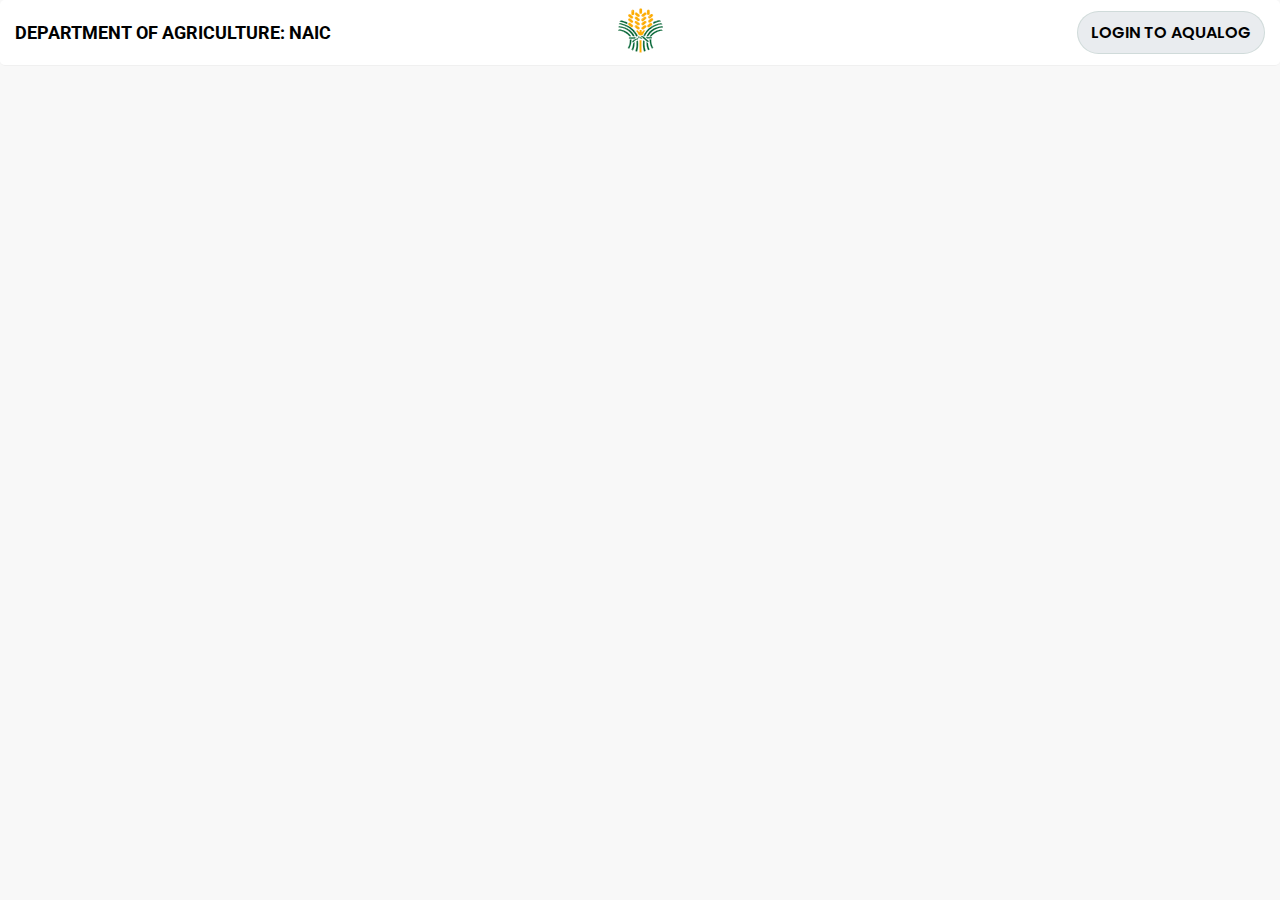
==== commit 97c49f55: "finished" ====
--- a/index.html
+++ b/index.html
@@ -35,31 +35,52 @@
       </div>
   </div>
 
-  <header>
-    <div class="header-mobile">
+  <div class="header-mobile">
+    <div class="left-section">
       <div class="image-container">
         <img class="logo" src="assets/logos/DA Logo (no-text).svg">
       </div>
 
-      <div class="text-container">
-        <div class="title">DEPARTMENT OF AGRICULTURE: NAIC</div>
-        <div class="address">2nd Floor, Naic Municipal Hall, Antero Soriano Highway, 4110, Naic</div>
+    <div class="middle-section">
+      <div class="title">DEPARTMENT OF AGRICULTURE: NAIC</div>
+    </div>
+
+    <div class="right-section">
+      <div CLASS="button-container">
+        <a href="#">
+          <button class="login-button-header">LOGIN</button>
+        </a>
       </div>
     </div>
-  </header>
+</div>
 
-<section class="aqualog-block">
-  <div class="aqualog-container"></div>
-    <div class="aqualog-line"> 
-      Department of Agriculture: Naic
+  
+
+  <!-- PC -->
+  <section class="aqualog-block-pc">
+    <div class="aqualog-container-pc"></div>
+      <div class="aqualog-line-pc"> 
+        Department of Agriculture: Naic
+      </div>
+    <div class="aqualog-name-pc"> Introducing AquaLog</div>
+
+    <div class="aqualog-paragraph-pc">
+      AquaLog is a Fish Catch Monitoring Tool makes tracking and managing fish catch data easier than ever. It creates clear, eye-catching graphs and charts to show catch trends, and lets you export data into easy-to-share report files. With built-in geotagging, the tool highlights areas where fish are scarce, helping you focus on sustainable fishing. Simple to use and packed with powerful features, it’s the perfect way to stay on top of your fishing data and make smarter decisions.
     </div>
-  <div class="aqualog-name"> Introducing AquaLog</div>
+  </section>
 
-  <div class="aqualog-paragraph">
-    AquaLog is a Fish Catch Monitoring Tool makes tracking and managing fish catch data easier than ever. It creates clear, eye-catching graphs and charts to show catch trends, and lets you export data into easy-to-share report files. With built-in geotagging, the tool highlights areas where fish are scarce, helping you focus on sustainable fishing. Simple to use and packed with powerful features, it’s the perfect way to stay on top of your fishing data and make smarter decisions.
-  </div>
-</section>
-  
+    <!-- MOBILE -->
+    <section class="al-block-mobile">
+      <div class="al-content-mobile">
+        <p class="al-da-mobile">Department of Agriculture: Naic</p>
+        <p class="al-title-mobile">Introducing AquaLog</p>
+
+
+        <div class="al-description-mobile">AquaLog is a Fish Catch Monitoring Tool makes tracking and managing fish catch data easier than ever. It creates clear, eye-catching graphs and charts to show catch trends, and lets you export data into easy-to-share report files. With built-in geotagging, the tool highlights areas where fish are scarce, helping you focus on sustainable fishing. Simple to use and packed with powerful features, it’s the perfect way to stay on top of your fishing data and make smarter decisions.</div>
+      </div>
+    </section>
+
+
 <!-- Feature -->
   <section class="feature-block">
     <div class="feature-container">
@@ -107,10 +128,22 @@
     </div>
   </section>
   
-  <section class="ordinance-block">
-    <div class="ordinance-content">
-      <div class="ordinance-description"> <span class="compliant">Compliance</span>AquaLog complies with Ordinance 6 by submitting the required "Monthly Municipal Catch Monitoring Report" in line with Section 12 and adhering to Section 16 by promptly reporting vessel loss, unserviceability, or requesting registration cancellation when needed. Aqualog ensures accurate reporting and supports the municipality's efforts in sustainable marine resource management.</div>
+  <!-- PC -->
+  <section class="ordinance-block-pc">
+    <div class="ordinance-content-pc">
+      <div class="ordinance-description-pc"> <span class="compliant-pc">Compliance</span>AquaLog complies with Ordinance 6 by submitting the required "Monthly Municipal Catch Monitoring Report" in line with Section 12 and adhering to Section 16 by promptly reporting vessel loss, unserviceability, or requesting registration cancellation when needed. Aqualog ensures accurate reporting and supports the municipality's efforts in sustainable marine resource management.</div>
     </div>
   </section>
+  
+  <!-- MOBILE -->
+  <section class="ordinance-block-mobile">
+    <div class="ordinance-content-mobile">
+      <div class="ordinance-description-mobile"> <span class="compliant-mobile">Compliance</span>AquaLog complies with Ordinance 6 by submitting the required "Monthly Municipal Catch Monitoring Report" in line with Section 12 and adhering to Section 16 by promptly reporting vessel loss, unserviceability, or requesting registration cancellation when needed. Aqualog ensures accurate reporting and supports the municipality's efforts in sustainable marine resource management.</div>
+    </div>
+  </section>
+
+
+
+
 </body>
 </html>--- a/styles/general.css
+++ b/styles/general.css
@@ -1,9 +1,21 @@
 @import url('https://fonts.googleapis.com/css2?family=Poppins:ital,wght@0,100;0,200;0,300;0,400;0,500;0,600;0,700;0,800;0,900;1,100;1,200;1,300;1,400;1,500;1,600;1,700;1,800;1,900&family=Roboto:ital,wght@0,100;0,300;0,400;0,500;0,700;0,900;1,100;1,300;1,400;1,500;1,700;1,900&display=swap');
 
-body{
-  font-family: Roboto, Arial;
-  background-color: rgb(248, 248, 248);
-  
-  padding-top: 94px;
-  margin-bottom: 30px;
+
+@media (max-width:500px) {
+  body{
+    font-family: Roboto, Arial;
+    background-color: rgb(248, 248, 248);
+    padding-top: 25px;
+    margin-bottom: 30px;
+  }
+}
+
+
+@media (min-width:501px) {
+  body{
+    font-family: Roboto, Arial;
+    background-color: rgb(248, 248, 248);
+    padding-top: 94px;
+    margin-bottom: 30px;
+  }
 }--- a/styles/header.css
+++ b/styles/header.css
@@ -8,43 +8,73 @@
     top: 0px;
     left: 0px;
     right: 0px;
-    width: 100%; 
-    height: 50px;
+    height: 45px;
+    display: flex;
+    justify-content: space-between;
+    align-items: center;
+    background-color: white;
+    border-bottom-width: 1px;
+    border-bottom-style: solid;
+    border-bottom-color: rgb(240, 240, 240);
+    padding: 10px 8px 10px 15px;
+    border-radius: 5px;
+  }
 
-    background-color:white;
-    padding: 10px 8px 10px 8px;
-    border-bottom: 1px black solid;
-    
+  .left-section{
+    margin-right: 8px;
     display: flex;
     justify-content: center;
-    align-items: center;  
-  }
-
-  .image-container{
-    margin-right: 7px;
-  }
-
-  .image-container .logo{
-    width: 50px;
-    height: 50px;
-    object-fit: cover;
-  }
-
-  .header-mobile .text-container{ 
-    flex: 1;
-    /* justify-content: ; */
+    align-items: center;
+    flex-basis: content;
   }
 
   .header-mobile .title{
     font-size: 16px;
-    font-weight: bold; 
-    margin-bottom: 3px;
+    font-weight: bold;
+    margin: 0px 0px 0px 0px;
   }
 
   .header-mobile .address{
-    font-size: 13px;
+    margin: 3px 0px 0px 0px;
   }
-  
+
+  .header-mobile .contact{
+    margin: 3px 0px 0px 0px;
+  }
+
+  .middle-section{
+    /* flex-grow: 1; */
+    flex: 1;
+  }
+
+  .header-mobile .logo{
+    width: 35px;
+    height: 35px;
+    object-fit: cover; 
+  }
+
+
+  .right-section{   
+    display: flex;
+    justify-content:center;
+    width:100px; 
+  }
+
+  .login-button-header{ 
+    font-family: poppins;
+    font-size: 16px;
+    font-weight: 600;
+    background-color: #e9ecef;    
+    border: 1px  rgba(45, 106, 79, 0.13) solid;
+    padding: 8px 13px 8px 13px;
+    border-radius: 25px;
+    cursor: pointer;
+  }
+
+  .login-button-header:hover{
+  box-shadow: 0 8px 16px rgba(0, 0, 0, 0.1); /* Deep, layered shadows */
+
+  }
 }
 
 @media (min-width:501px ) {
--- a/styles/content.css
+++ b/styles/content.css
@@ -1,64 +1,162 @@
-.aqualog-block{
-  display: flex;
-  flex-direction: column;
-  justify-content: center;
-  align-items: center; 
-  font-family: poppins;
-  margin-bottom: 0px;
+/* mobile mode */
+
+@media (max-width: 500px){
+  .ordinance-block-pc, .aqualog-block-pc{
+    display: none;
+  }
+
+  .ordinance-block-mobile{
+    display: flex;
+    justify-content: center;
+    align-items: center;
+    flex-direction: column;
+    margin-top: 15px;
+    margin-bottom: 15px;
+  }
+  
+  .ordinance-content-mobile{
+    border: 1px  rgba(45, 106, 79, 0.13) solid;
+    background-color: #e9ecef;
+    padding-left: 21px;
+    padding-right: 21px;
+    padding-top: 14px;
+    padding-bottom: 14px;
+    border-radius: 10px;
+    align-items: center;
+    justify-content: center;
+  }
+  
+  .compliant-mobile{
+    display: block;
+    font-family: poppins;
+    font-size: 16px;
+    font-weight: 600;
+    border-radius: 25px;
+    margin-bottom: 7px;
+  }
+  
+  .ordinance-description-mobile{
+    line-height: 22px;
+    letter-spacing: 0.3px;
+
+    font-weight: 400;
+    text-align: justify;
+  }
+
+  .al-block-mobile{
+    display: flex;
+    justify-content: center;
+    align-items: center;
+    flex-direction: column;
+    margin-top: 25px;
+    margin-bottom: 7px;
+  }
+  
+  .al-content-mobile{
+    padding-left: 21px;
+    padding-right: 21px;
+    padding-top: 14px;
+    padding-bottom: 14px;
+    border-radius: 10px;
+    align-items: center;
+    justify-content: center;
+    
+  }
+  
+
+  .al-da-mobile{
+    text-align: center;
+    font-family: poppins;
+    margin-bottom: 10px;
+  }
+
+  .al-title-mobile{
+    font-size: 60px;
+    margin-bottom: 18px;
+    text-align: center;
+    line-height: 58px;
+    margin-top: 10px;
+  }
+  
+  .al-description-mobile{
+    line-height: 22px;
+    letter-spacing: 0.3px;
+    font-weight: 400;
+    text-align: justify;
+    width: 330px;
+  }
+  
+  
 }
 
-.aqualog-name{
-  font-size: 75px;
-  margin-bottom: 18px;
-}
+@media (min-width: 501px){
 
-.aqualog-da-line{
-  font-weight: 450;
-  font-size: 23px;
-  letter-spacing: 1px;
-}
-
-.aqualog-paragraph{
-  line-height: 22px;
-  letter-spacing: 0.3px;
-  width: 839px;
-  font-weight: 400;
-  text-align: justify;
-}
-
-.ordinance-block{
-  display: flex;
-  justify-content: center;
-  align-items: center;
-  flex-direction: column;
-  margin-top: 25px;
-}
-
-.ordinance-content{
-  border: 1px  rgba(45, 106, 79, 0.13) solid;
-  background-color: #e9ecef;
-  padding-left: 21px;
-  padding-right: 21px;
-  padding-top: 14px;
-  padding-bottom: 14px;
-  border-radius: 10px;
-  align-items: center;
-  justify-content: center;
-}
-
-.compliant{
-  display: block;
-  font-family: poppins;
-  font-size: 16px;
-  font-weight: 600;
-  border-radius: 25px;
-  margin-bottom: 7px;
-}
-
-.ordinance-description{
-  line-height: 22px;
-  letter-spacing: 0.3px;
-  width: 800px;
-  font-weight: 400;
-  text-align: justify;
+  .ordinance-block-mobile, .al-content-mobile{
+    display: none;
+  }
+  .aqualog-block-pc{
+    display: flex;
+    flex-direction: column;
+    justify-content: center;
+    align-items: center; 
+    font-family: poppins;
+    margin-bottom: 0px;
+  }
+  
+  .aqualog-name-pc{
+    font-size: 60px;
+    margin-bottom: 18px;
+    text-align: center;
+  }
+  
+  .aqualog-da-line-pc{
+    font-weight: 450;
+    font-size: 23px;
+    letter-spacing: 1px;
+  }
+  
+  .aqualog-paragraph-pc{
+    line-height: 22px;
+    letter-spacing: 0.3px;
+    width: 839px;
+    font-weight: 400;
+    text-align: justify;
+  }
+  
+  .ordinance-block-pc{
+    display: flex;
+    justify-content: center;
+    align-items: center;
+    flex-direction: column;
+    margin-top: 25px;
+  }
+  
+  .ordinance-content-pc{
+    border: 1px  rgba(45, 106, 79, 0.13) solid;
+    background-color: #e9ecef;
+    padding-left: 21px;
+    padding-right: 21px;
+    padding-top: 14px;
+    padding-bottom: 14px;
+    border-radius: 10px;
+    align-items: center;
+    justify-content: center;
+  }
+  
+  .compliant-pc{
+    display: block;
+    font-family: poppins;
+    font-size: 16px;
+    font-weight: 600;
+    border-radius: 25px;
+    margin-bottom: 7px;
+  }
+  
+  .ordinance-description-pc{
+    line-height: 22px;
+    letter-spacing: 0.3px;
+    width: 800px;
+    font-weight: 400;
+    text-align: justify;
+  }
 }--- a/styles/feature.css
+++ b/styles/feature.css
@@ -1,40 +1,86 @@
-.feature-block{
-  display: flex;
-  justify-content: center;
-  column-gap: 13px;
-  row-gap: 13px;
-  flex-wrap: wrap;
-  margin-top: 23px;
+@media (max-width: 500px) {
+  .feature-block{
+    display: flex;
+    justify-content: center;
+    column-gap: 13px;
+    row-gap: 13px;
+    flex-wrap: wrap;
+    margin-top: 0px;
+  }
+
+  .feature-container{
+    display: flex;
+    flex-wrap: wrap;
+    width: 143px;
+    flex-direction: column;
+    padding: 15px 5px 15px 15px;
+    background-color: #e9ecef;
+    border-radius: 10px;
+    border: 1px  rgba(45, 106, 79, 0.13) solid;
+  }
+
+  .feature-icon-container{
+    margin-bottom: 5px;
+    justify-content: center ;
+  }
+
+  .feature-icon{
+    width: 40px;
+    height: 40px;
+    object-fit: cover;
+  }
+
+  .feature-title{
+    font-weight: bold;
+    font-size: 19px;
+    margin-bottom: 4px;
+  }
+
+  .feature-description{
+    font-size: 14px;
+  }
 }
 
-.feature-container{
-  display: flex;
-  flex-wrap: wrap;
-  width: 180px;
-  flex-direction: column;
-  padding: 15px 5px 15px 15px;
-  background-color: #e9ecef;
-  border-radius: 10px;
-  border: 1px  rgba(45, 106, 79, 0.13) solid;
-}
 
-.feature-icon-container{
-  margin-bottom: 5px;
-  justify-content: center ;
-}
+@media (min-width: 501px ){
+  .feature-block{
+    display: flex;
+    justify-content: center;
+    column-gap: 13px;
+    row-gap: 13px;
+    flex-wrap: wrap;
+    margin-top: 23px;
+  }
 
-.feature-icon{
-  width: 40px;
-  height: 40px;
-  object-fit: cover;
-}
+  .feature-container{
+    display: flex;
+    flex-wrap: wrap;
+    width: 180px;
+    flex-direction: column;
+    padding: 15px 5px 15px 15px;
+    background-color: #e9ecef;
+    border-radius: 10px;
+    border: 1px  rgba(45, 106, 79, 0.13) solid;
+  }
 
-.feature-title{
-  font-weight: bold;
-  font-size: 19px;
-  margin-bottom: 4px;
-}
+  .feature-icon-container{
+    margin-bottom: 5px;
+    justify-content: center ;
+  }
 
-.feature-description{
-  font-size: 14px;
+  .feature-icon{
+    width: 40px;
+    height: 40px;
+    object-fit: cover;
+  }
+
+  .feature-title{
+    font-weight: bold;
+    font-size: 19px;
+    margin-bottom: 4px;
+  }
+
+  .feature-description{
+    font-size: 14px;
+  }
 }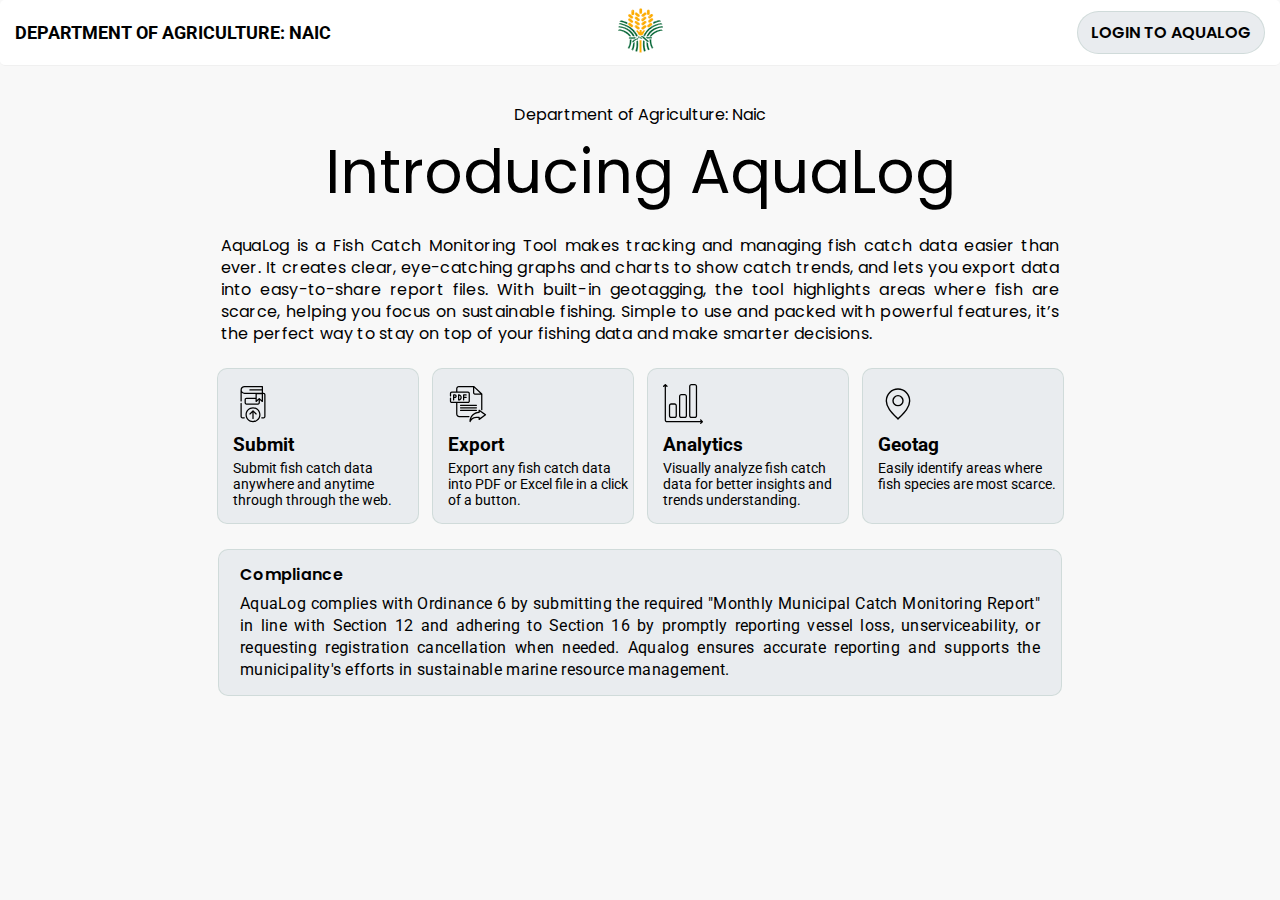
==== commit d8d6ec6f: "Update index.html" ====
--- a/index.html
+++ b/index.html
@@ -40,6 +40,7 @@
       <div class="image-container">
         <img class="logo" src="assets/logos/DA Logo (no-text).svg">
       </div>
+    </div>
 
     <div class="middle-section">
       <div class="title">DEPARTMENT OF AGRICULTURE: NAIC</div>
@@ -48,13 +49,11 @@
     <div class="right-section">
       <div CLASS="button-container">
         <a href="#">
-          <button class="login-button-header">LOGIN</button>
+          <button class="login-button-header">LOGIN TO AQUALOG</button>
         </a>
       </div>
     </div>
 </div>
-
-  
 
   <!-- PC -->
   <section class="aqualog-block-pc">
@@ -75,11 +74,9 @@
         <p class="al-da-mobile">Department of Agriculture: Naic</p>
         <p class="al-title-mobile">Introducing AquaLog</p>
 
-
         <div class="al-description-mobile">AquaLog is a Fish Catch Monitoring Tool makes tracking and managing fish catch data easier than ever. It creates clear, eye-catching graphs and charts to show catch trends, and lets you export data into easy-to-share report files. With built-in geotagging, the tool highlights areas where fish are scarce, helping you focus on sustainable fishing. Simple to use and packed with powerful features, it’s the perfect way to stay on top of your fishing data and make smarter decisions.</div>
       </div>
     </section>
-
 
 <!-- Feature -->
   <section class="feature-block">
@@ -142,8 +139,5 @@
     </div>
   </section>
 
-
-
-
 </body>
 </html>--- a/styles/general.css
+++ b/styles/general.css
@@ -10,7 +10,6 @@
   }
 }
 
-
 @media (min-width:501px) {
   body{
     font-family: Roboto, Arial;
--- a/styles/header.css
+++ b/styles/header.css
@@ -43,7 +43,6 @@
   }
 
   .middle-section{
-    /* flex-grow: 1; */
     flex: 1;
   }
 
@@ -52,7 +51,6 @@
     height: 35px;
     object-fit: cover; 
   }
-
 
   .right-section{   
     display: flex;
@@ -72,8 +70,7 @@
   }
 
   .login-button-header:hover{
-  box-shadow: 0 8px 16px rgba(0, 0, 0, 0.1); /* Deep, layered shadows */
-
+  box-shadow: 0 8px 16px rgba(0, 0, 0, 0.1);
   }
 }
 
@@ -131,10 +128,8 @@
     object-fit: cover; 
   }
 
-
   .right-section{
     flex-grow: 1;
-    
     display: flex;
     flex: 1;
     justify-content: end;
@@ -152,7 +147,6 @@
   }
 
   .login-button-header:hover{
-  box-shadow: 0 8px 16px rgba(0, 0, 0, 0.1); /* Deep, layered shadows */
-
+  box-shadow: 0 8px 16px rgba(0, 0, 0, 0.1);
   }
 }--- a/styles/content.css
+++ b/styles/content.css
@@ -38,7 +38,6 @@
   .ordinance-description-mobile{
     line-height: 22px;
     letter-spacing: 0.3px;
-
     font-weight: 400;
     text-align: justify;
   }
@@ -60,10 +59,8 @@
     border-radius: 10px;
     align-items: center;
     justify-content: center;
-    
   }
   
-
   .al-da-mobile{
     text-align: center;
     font-family: poppins;
@@ -85,8 +82,6 @@
     text-align: justify;
     width: 330px;
   }
-  
-  
 }
 
 @media (min-width: 501px){
@@ -94,6 +89,7 @@
   .ordinance-block-mobile, .al-content-mobile{
     display: none;
   }
+  
   .aqualog-block-pc{
     display: flex;
     flex-direction: column;
